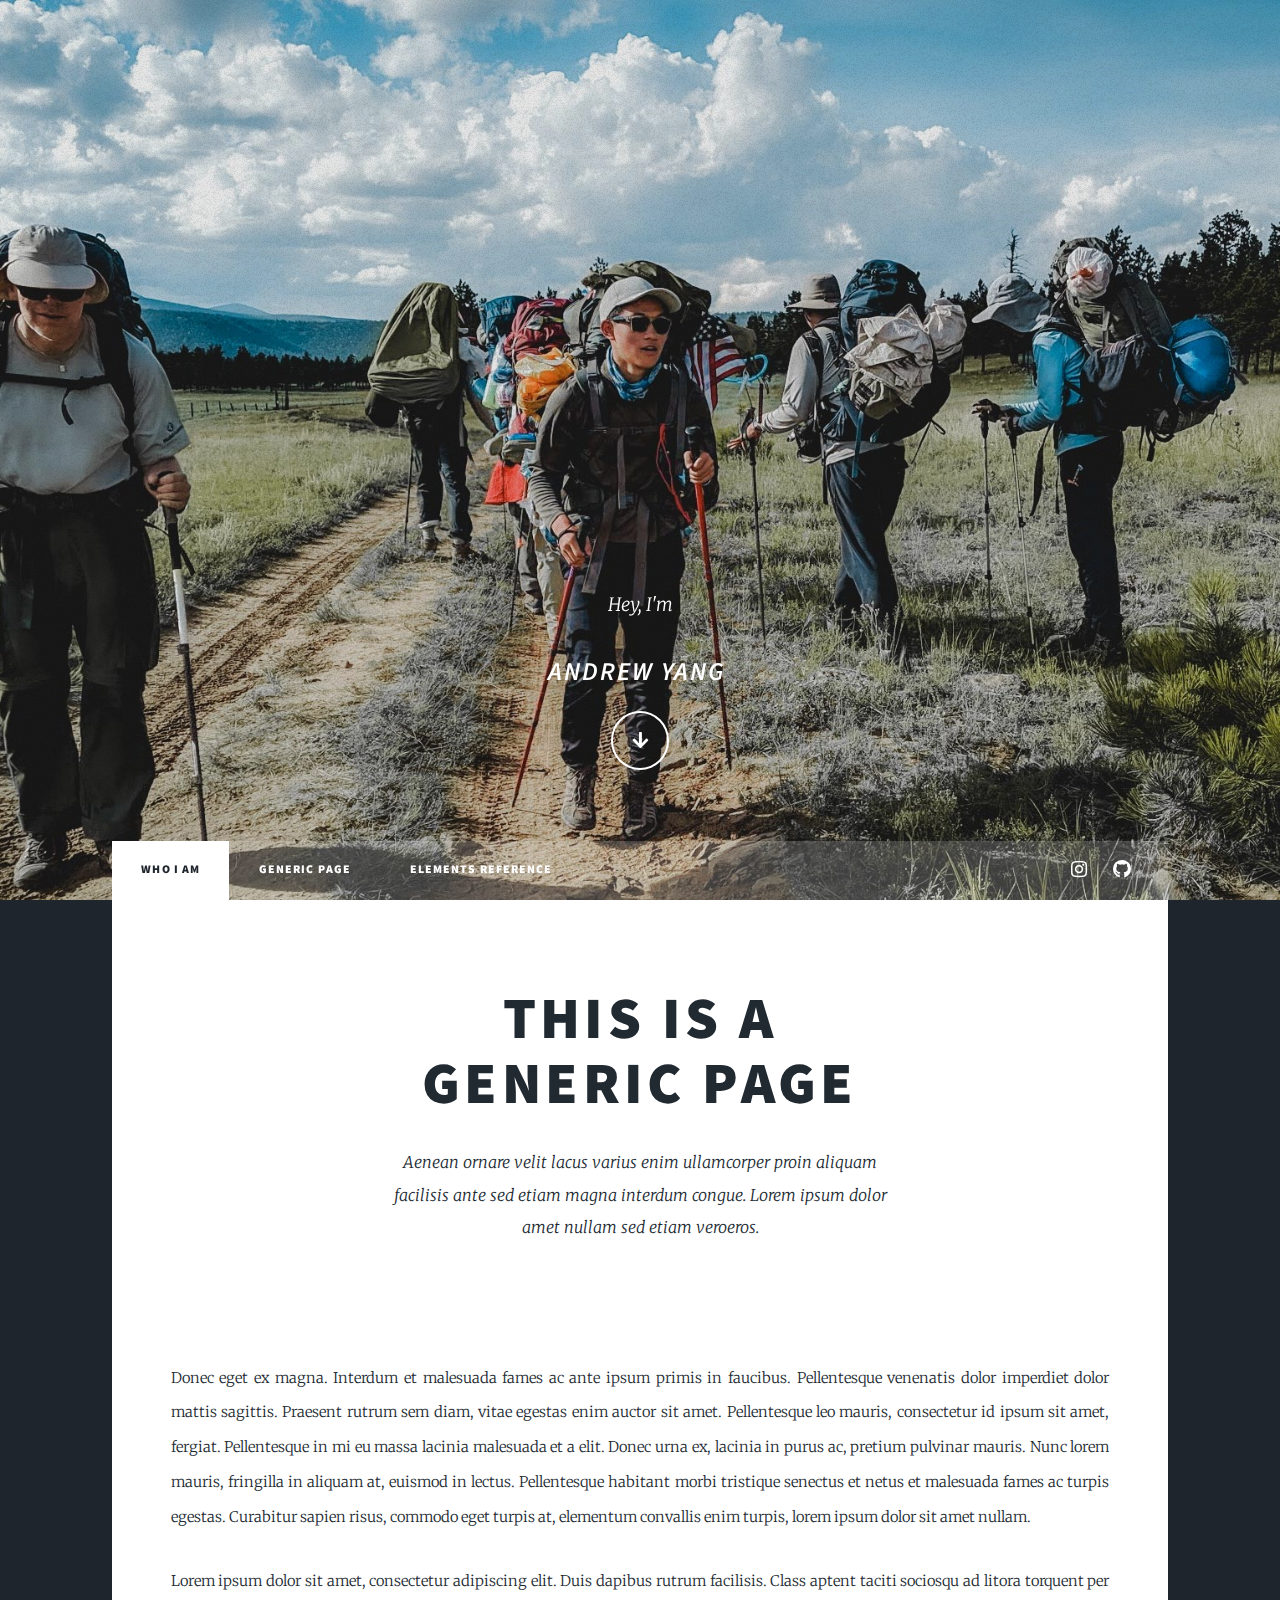
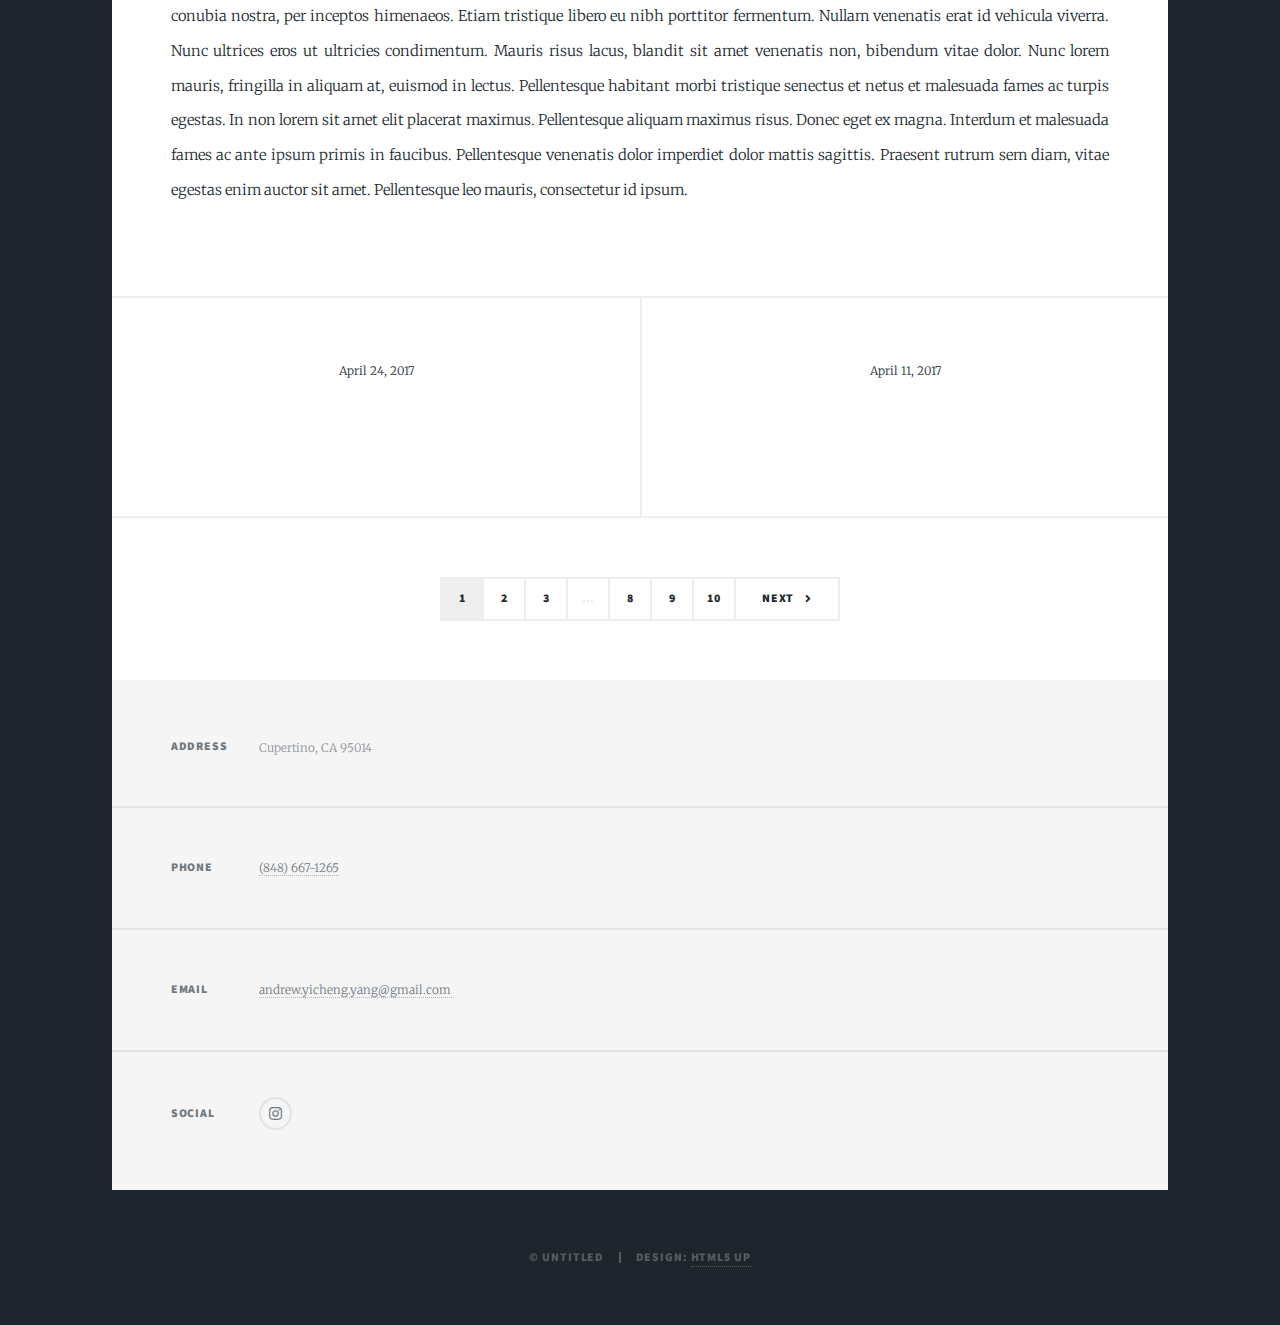
==== index.html @ 57b4bb77 "1st commit" ====
<!DOCTYPE HTML>
<!--
	Massively by HTML5 UP
	html5up.net | @ajlkn
	Free for personal and commercial use under the CCA 3.0 license (html5up.net/license)
-->
<html>
	<head>
		<title>Massively by HTML5 UP</title>
		<meta charset="utf-8" />
		<meta name="viewport" content="width=device-width, initial-scale=1, user-scalable=no" />
		<link rel="stylesheet" href="assets/css/main.css" />
		<noscript><link rel="stylesheet" href="assets/css/noscript.css" /></noscript>
	</head>
	<body class="is-preload">

		<!-- Wrapper -->
			<div id="wrapper" class="fade-in">

				<!-- Intro -->
					<div id="intro">
						<p>Hey, I'm</p>
						<h2><b><i>Andrew Yang</i></b>&nbsp;</h2>
						<ul class="actions">
						  <li><a href="#header" class="button icon solid solo fa-arrow-down scrolly">Continue</a></li>
						</ul>
					</div>

				<!-- Header -->
					<header id="header">
						<a href="index.html" class="logo">Welcome</a>
					</header>

				<!-- Nav -->
					<nav id="nav">
						<ul class="links">
							<li class="active"><a href="index.html">Who I am</a></li>
							<li><a href="generic.html">Generic Page</a></li>
							<li><a href="elements.html">Elements Reference</a></li>
						</ul>
						<ul class="icons">
							<!--<li><a href="#" class="icon brands fa-twitter"><span class="label">Twitter</span></a></li>
							<li><a href="#" class="icon brands fa-facebook-f"><span class="label">Facebook</span></a></li>-->
							<li><a href="https://www.instagram.com/democracide/" class="icon brands fa-instagram"><span class="label">Instagram</span></a></li>
							<li><a href="#" class="icon brands fa-github"><span class="label">GitHub</span></a></li>
						</ul>
					</nav>

				<!-- Main -->
					<div id="main">

						<!-- Featured Post -->
							
							<section class="post">
							  <header class="major">
							    <h1>This is a<br />
							      Generic Page</h1>
							    <p>Aenean ornare velit lacus varius enim ullamcorper proin aliquam<br />
							      facilisis ante sed etiam magna interdum congue. Lorem ipsum dolor<br />
							      amet nullam sed etiam veroeros.</p>
						      </header>
							  <div class="image main"><img src="images/pic01.jpg" alt="" /></div>
							  <p>Donec eget ex magna. Interdum et malesuada fames ac ante ipsum primis in faucibus. Pellentesque venenatis dolor imperdiet dolor mattis sagittis. Praesent rutrum sem diam, vitae egestas enim auctor sit amet. Pellentesque leo mauris, consectetur id ipsum sit amet, fergiat. Pellentesque in mi eu massa lacinia malesuada et a elit. Donec urna ex, lacinia in purus ac, pretium pulvinar mauris. Nunc lorem mauris, fringilla in aliquam at, euismod in lectus. Pellentesque habitant morbi tristique senectus et netus et malesuada fames ac turpis egestas. Curabitur sapien risus, commodo eget turpis at, elementum convallis enim turpis, lorem ipsum dolor sit amet nullam.</p>
							  <p>Lorem ipsum dolor sit amet, consectetur adipiscing elit. Duis dapibus rutrum facilisis. Class aptent taciti sociosqu ad litora torquent per conubia nostra, per inceptos himenaeos. Etiam tristique libero eu nibh porttitor fermentum. Nullam venenatis erat id vehicula viverra. Nunc ultrices eros ut ultricies condimentum. Mauris risus lacus, blandit sit amet venenatis non, bibendum vitae dolor. Nunc lorem mauris, fringilla in aliquam at, euismod in lectus. Pellentesque habitant morbi tristique senectus et netus et malesuada fames ac turpis egestas. In non lorem sit amet elit placerat maximus. Pellentesque aliquam maximus risus. Donec eget ex magna. Interdum et malesuada fames ac ante ipsum primis in faucibus. Pellentesque venenatis dolor imperdiet dolor mattis sagittis. Praesent rutrum sem diam, vitae egestas enim auctor sit amet. Pellentesque leo mauris, consectetur id ipsum.</p>
					  </section>

						<!-- Posts -->
							<section class="posts">
								<article>
									<header>
										<span class="date">April 24, 2017</span>									</header>
									<a href="#" class="image fit"><img src="images/pic02.jpg" alt="" /></a>
									
									<ul class="actions special">
										<li></li>
									</ul>
								</article>
<article>
		  <header>
										<span class="date">April 11, 2017</span>									</header>
									<a href="#" class="image fit"><img src="images/pic06.jpg" alt="" /></a>
									
									<ul class="actions special">
										<li></li>
									</ul>
								</article>
</section>

						<!-- Footer -->
							<footer>
								<div class="pagination">
									<!--<a href="#" class="previous">Prev</a>-->
									<a href="#" class="page active">1</a>
									<a href="#" class="page">2</a>
									<a href="#" class="page">3</a>
									<span class="extra">&hellip;</span>
									<a href="#" class="page">8</a>
									<a href="#" class="page">9</a>
									<a href="#" class="page">10</a>
									<a href="#" class="next">Next</a>
								</div>
							</footer>

					</div>

				<!-- Footer -->
					<footer id="footer">
						<!--<section>
							<form method="post" action="#">
								<div class="fields">
									<div class="field">
										<label for="name">Name</label>
										<input type="text" name="name" id="name" />
									</div>
									<div class="field">
										<label for="email">Email</label>
										<input type="text" name="email" id="email" />
									</div>
									<div class="field">
										<label for="message">Message</label>
										<textarea name="message" id="message" rows="3"></textarea>
									</div>
								</div>
								<ul class="actions">
									<li><input type="submit" value="Send Message" /></li>
								</ul>
							</form>
						</section>-->
						<section class="split contact">
							<section class="alt">
								<h3>Address</h3>
								<p>Cupertino, CA 95014</p>
							</section>
							<section>
								<h3>Phone</h3>
								<p><a href="#">(848) 667-1265</a></p>
							</section>
							<section>
								<h3>Email</h3>
								<p><a href="#">andrew.yicheng.yang@gmail.com&nbsp;</a></p>
							</section>
							<section>
								<h3>Social</h3>
								<ul class="icons alt">
									<li><a href="https://www.instagram.com/democracide/" class="icon brands alt fa-instagram"><span class="label">Instagram</span></a></li>
									<!--<li><a href="#" class="icon brands alt fa-facebook-f"><span class="label">Facebook</span></a></li>
									<li><a href="#" class="icon brands alt fa-github"><span class="label">GitHub</span></a></li> -->
								</ul>
							</section>
						</section>
					</footer>

				<!-- Copyright -->
					<div id="copyright">
						<ul><li>&copy; Untitled</li><li>Design: <a href="https://html5up.net">HTML5 UP</a></li></ul>
					</div>

			</div>

		<!-- Scripts -->
			<script src="assets/js/jquery.min.js"></script>
			<script src="assets/js/jquery.scrollex.min.js"></script>
			<script src="assets/js/jquery.scrolly.min.js"></script>
			<script src="assets/js/browser.min.js"></script>
			<script src="assets/js/breakpoints.min.js"></script>
			<script src="assets/js/util.js"></script>
			<script src="assets/js/main.js"></script>

	</body>
</html>
---- assets/css/main.css ----
@import url(fontawesome-all.min.css);
@import url("https://fonts.googleapis.com/css?family=Merriweather:300,700,300italic,700italic|Source+Sans+Pro:900");

/*
	Massively by HTML5 UP
	html5up.net | @ajlkn
	Free for personal and commercial use under the CCA 3.0 license (html5up.net/license)
*/

html, body, div, span, applet, object,
iframe, h1, h2, h3, h4, h5, h6, p, blockquote,
pre, a, abbr, acronym, address, big, cite,
code, del, dfn, em, img, ins, kbd, q, s, samp,
small, strike, strong, sub, sup, tt, var, b,
u, i, center, dl, dt, dd, ol, ul, li, fieldset,
form, label, legend, table, caption, tbody,
tfoot, thead, tr, th, td, article, aside,
canvas, details, embed, figure, figcaption,
footer, header, hgroup, menu, nav, output, ruby,
section, summary, time, mark, audio, video {
	margin: 0;
	padding: 0;
	border: 0;
	font-size: 100%;
	font: inherit;
	vertical-align: baseline;}

article, aside, details, figcaption, figure,
footer, header, hgroup, menu, nav, section {
	display: block;}

body {
	line-height: 1;
}

ol, ul {
	list-style: none;
}

blockquote, q {
	quotes: none;
}

	blockquote:before, blockquote:after, q:before, q:after {
		content: '';
		content: none;
	}

table {
	border-collapse: collapse;
	border-spacing: 0;
}

body {
	-webkit-text-size-adjust: none;
}

mark {
	background-color: transparent;
	color: inherit;
}

input::-moz-focus-inner {
	border: 0;
	padding: 0;
}

input, select, textarea {
	-moz-appearance: none;
	-webkit-appearance: none;
	-ms-appearance: none;
	appearance: none;
}

/* Basic */

	@-ms-viewport {
		width: device-width;
	}

	body {
		-ms-overflow-style: scrollbar;
	}

	@media screen and (max-width: 480px) {

		html, body {
			min-width: 320px;
		}

	}

	html {
		box-sizing: border-box;
	}

	*, *:before, *:after {
		box-sizing: inherit;
	}

	body {
		background-color: #1e252d;
	}

		body.is-preload *, body.is-preload *:before, body.is-preload *:after {
			-moz-animation: none !important;
			-webkit-animation: none !important;
			-ms-animation: none !important;
			animation: none !important;
			-moz-transition: none !important;
			-webkit-transition: none !important;
			-ms-transition: none !important;
			transition: none !important;
		}

/* Type */

	html {
		font-size: 16pt;
	}

		@media screen and (max-width: 1680px) {

			html {
				font-size: 12pt;
			}

		}

		@media screen and (max-width: 1280px) {

			html {
				font-size: 11pt;
			}

		}

		@media screen and (max-width: 360px) {

			html {
				font-size: 10pt;
			}

		}

	body {
		color: #212931;
	}

	body, input, select, textarea {
		font-family: "Merriweather", Georgia, serif;
		font-weight: 300;
		font-size: 1rem;
		line-height: 2.375;
	}

	a {
		-moz-transition: color 0.2s ease-in-out, background-color 0.2s ease-in-out, border-color 0.2s ease-in-out, box-shadow 0.2s ease-in-out;
		-webkit-transition: color 0.2s ease-in-out, background-color 0.2s ease-in-out, border-color 0.2s ease-in-out, box-shadow 0.2s ease-in-out;
		-ms-transition: color 0.2s ease-in-out, background-color 0.2s ease-in-out, border-color 0.2s ease-in-out, box-shadow 0.2s ease-in-out;
		transition: color 0.2s ease-in-out, background-color 0.2s ease-in-out, border-color 0.2s ease-in-out, box-shadow 0.2s ease-in-out;
		border-bottom: dotted 1px;
		text-decoration: none;
	}

		a:hover {
			border-bottom-color: transparent;
		}

	strong, b {
		font-weight: 600;
	}

	em, i {
		font-style: italic;
	}

	p {
		text-align: justify;
		margin: 0 0 2rem 0;
	}

	h1, h2, h3, h4, h5, h6 {
		font-family: "Source Sans Pro", Helvetica, sans-serif;
		font-weight: 900;
		line-height: 1.5;
		letter-spacing: 0.075em;
		text-transform: uppercase;
		margin: 0 0 1rem 0;
	}

		h1 a, h2 a, h3 a, h4 a, h5 a, h6 a {
			border-bottom: 0;
			color: inherit;
			text-decoration: none;
		}

	h1 {
		font-size: 4rem;
		line-height: 1.1;
		margin: 0 0 2rem 0;
	}

	h2 {
		font-size: 1.75rem;
		line-height: 1.3;
		margin: 0 0 1.5rem 0;
	}

	h3 {
		font-size: 1.25rem;
		margin: 0 0 1.5rem 0;
	}

	h4 {
		font-size: 1rem;
	}

	h5 {
		font-size: 0.9rem;
	}

	h6 {
		font-size: 0.8rem;
	}

	sub {
		font-size: 0.8rem;
		position: relative;
		top: 0.5rem;
	}

	sup {
		font-size: 0.8rem;
		position: relative;
		top: -0.5rem;
	}

	blockquote {
		border-left: solid 4px;
		font-style: italic;
		margin: 0 0 2rem 0;
		padding: 0.5rem 0 0.5rem 2rem;
	}

	code {
		border: solid 2px;
		font-family: "Courier New", monospace;
		font-size: 0.9rem;
		margin: 0 0.25rem;
		padding: 0.25rem 0.65rem;
	}

	pre {
		-webkit-overflow-scrolling: touch;
		font-family: "Courier New", monospace;
		font-size: 0.9rem;
		margin: 0 0 2rem 0;
	}

		pre code {
			display: block;
			line-height: 1.75;
			padding: 1rem 1.5rem;
			overflow-x: auto;
		}

	hr {
		border: 0;
		border-bottom: solid 2px;
		margin: 3rem 0;
	}

		hr.major {
			margin: 5rem 0;
		}

	.align-left {
		text-align: left;
	}

	.align-center {
		text-align: center;
	}

	.align-right {
		text-align: right;
	}

	input, select, textarea {
		color: #212931;
	}

	a {
		color: #212931;
		border-bottom-color: rgba(33, 41, 49, 0.5);
	}

		a:hover {
			border-bottom-color: transparent;
			color: #18bfef !important;
		}

	strong, b {
		color: #212931;
	}

	h1, h2, h3, h4, h5, h6 {
		color: #212931;
	}

	blockquote {
		border-left-color: #eeeeee;
	}

	code {
		background: rgba(220, 220, 220, 0.25);
		border-color: #eeeeee;
	}

	hr {
		border-bottom-color: #eeeeee;
	}

/* Row */

	.row {
		display: flex;
		flex-wrap: wrap;
		box-sizing: border-box;
		align-items: stretch;
	}

		.row > * {
			box-sizing: border-box;
		}

		.row.gtr-uniform > * > :last-child {
			margin-bottom: 0;
		}

		.row.aln-left {
			justify-content: flex-start;
		}

		.row.aln-center {
			justify-content: center;
		}

		.row.aln-right {
			justify-content: flex-end;
		}

		.row.aln-top {
			align-items: flex-start;
		}

		.row.aln-middle {
			align-items: center;
		}

		.row.aln-bottom {
			align-items: flex-end;
		}

		.row > .imp {
			order: -1;
		}

		.row > .col-1 {
			width: 8.33333%;
		}

		.row > .off-1 {
			margin-left: 8.33333%;
		}

		.row > .col-2 {
			width: 16.66667%;
		}

		.row > .off-2 {
			margin-left: 16.66667%;
		}

		.row > .col-3 {
			width: 25%;
		}

		.row > .off-3 {
			margin-left: 25%;
		}

		.row > .col-4 {
			width: 33.33333%;
		}

		.row > .off-4 {
			margin-left: 33.33333%;
		}

		.row > .col-5 {
			width: 41.66667%;
		}

		.row > .off-5 {
			margin-left: 41.66667%;
		}

		.row > .col-6 {
			width: 50%;
		}

		.row > .off-6 {
			margin-left: 50%;
		}

		.row > .col-7 {
			width: 58.33333%;
		}

		.row > .off-7 {
			margin-left: 58.33333%;
		}

		.row > .col-8 {
			width: 66.66667%;
		}

		.row > .off-8 {
			margin-left: 66.66667%;
		}

		.row > .col-9 {
			width: 75%;
		}

		.row > .off-9 {
			margin-left: 75%;
		}

		.row > .col-10 {
			width: 83.33333%;
		}

		.row > .off-10 {
			margin-left: 83.33333%;
		}

		.row > .col-11 {
			width: 91.66667%;
		}

		.row > .off-11 {
			margin-left: 91.66667%;
		}

		.row > .col-12 {
			width: 100%;
		}

		.row > .off-12 {
			margin-left: 100%;
		}

		.row.gtr-0 {
			margin-top: 0;
			margin-left: 0rem;
		}

			.row.gtr-0 > * {
				padding: 0 0 0 0rem;
			}

			.row.gtr-0.gtr-uniform {
				margin-top: 0rem;
			}

				.row.gtr-0.gtr-uniform > * {
					padding-top: 0rem;
				}

		.row.gtr-25 {
			margin-top: 0;
			margin-left: -0.375rem;
		}

			.row.gtr-25 > * {
				padding: 0 0 0 0.375rem;
			}

			.row.gtr-25.gtr-uniform {
				margin-top: -0.375rem;
			}

				.row.gtr-25.gtr-uniform > * {
					padding-top: 0.375rem;
				}

		.row.gtr-50 {
			margin-top: 0;
			margin-left: -0.75rem;
		}

			.row.gtr-50 > * {
				padding: 0 0 0 0.75rem;
			}

			.row.gtr-50.gtr-uniform {
				margin-top: -0.75rem;
			}

				.row.gtr-50.gtr-uniform > * {
					padding-top: 0.75rem;
				}

		.row {
			margin-top: 0;
			margin-left: -1.5rem;
		}

			.row > * {
				padding: 0 0 0 1.5rem;
			}

			.row.gtr-uniform {
				margin-top: -1.5rem;
			}

				.row.gtr-uniform > * {
					padding-top: 1.5rem;
				}

		.row.gtr-150 {
			margin-top: 0;
			margin-left: -2.25rem;
		}

			.row.gtr-150 > * {
				padding: 0 0 0 2.25rem;
			}

			.row.gtr-150.gtr-uniform {
				margin-top: -2.25rem;
			}

				.row.gtr-150.gtr-uniform > * {
					padding-top: 2.25rem;
				}

		.row.gtr-200 {
			margin-top: 0;
			margin-left: -3rem;
		}

			.row.gtr-200 > * {
				padding: 0 0 0 3rem;
			}

			.row.gtr-200.gtr-uniform {
				margin-top: -3rem;
			}

				.row.gtr-200.gtr-uniform > * {
					padding-top: 3rem;
				}

		@media screen and (max-width: 1680px) {

			.row {
				display: flex;
				flex-wrap: wrap;
				box-sizing: border-box;
				align-items: stretch;
			}

				.row > * {
					box-sizing: border-box;
				}

				.row.gtr-uniform > * > :last-child {
					margin-bottom: 0;
				}

				.row.aln-left {
					justify-content: flex-start;
				}

				.row.aln-center {
					justify-content: center;
				}

				.row.aln-right {
					justify-content: flex-end;
				}

				.row.aln-top {
					align-items: flex-start;
				}

				.row.aln-middle {
					align-items: center;
				}

				.row.aln-bottom {
					align-items: flex-end;
				}

				.row > .imp-xlarge {
					order: -1;
				}

				.row > .col-1-xlarge {
					width: 8.33333%;
				}

				.row > .off-1-xlarge {
					margin-left: 8.33333%;
				}

				.row > .col-2-xlarge {
					width: 16.66667%;
				}

				.row > .off-2-xlarge {
					margin-left: 16.66667%;
				}

				.row > .col-3-xlarge {
					width: 25%;
				}

				.row > .off-3-xlarge {
					margin-left: 25%;
				}

				.row > .col-4-xlarge {
					width: 33.33333%;
				}

				.row > .off-4-xlarge {
					margin-left: 33.33333%;
				}

				.row > .col-5-xlarge {
					width: 41.66667%;
				}

				.row > .off-5-xlarge {
					margin-left: 41.66667%;
				}

				.row > .col-6-xlarge {
					width: 50%;
				}

				.row > .off-6-xlarge {
					margin-left: 50%;
				}

				.row > .col-7-xlarge {
					width: 58.33333%;
				}

				.row > .off-7-xlarge {
					margin-left: 58.33333%;
				}

				.row > .col-8-xlarge {
					width: 66.66667%;
				}

				.row > .off-8-xlarge {
					margin-left: 66.66667%;
				}

				.row > .col-9-xlarge {
					width: 75%;
				}

				.row > .off-9-xlarge {
					margin-left: 75%;
				}

				.row > .col-10-xlarge {
					width: 83.33333%;
				}

				.row > .off-10-xlarge {
					margin-left: 83.33333%;
				}

				.row > .col-11-xlarge {
					width: 91.66667%;
				}

				.row > .off-11-xlarge {
					margin-left: 91.66667%;
				}

				.row > .col-12-xlarge {
					width: 100%;
				}

				.row > .off-12-xlarge {
					margin-left: 100%;
				}

				.row.gtr-0 {
					margin-top: 0;
					margin-left: 0rem;
				}

					.row.gtr-0 > * {
						padding: 0 0 0 0rem;
					}

					.row.gtr-0.gtr-uniform {
						margin-top: 0rem;
					}

						.row.gtr-0.gtr-uniform > * {
							padding-top: 0rem;
						}

				.row.gtr-25 {
					margin-top: 0;
					margin-left: -0.375rem;
				}

					.row.gtr-25 > * {
						padding: 0 0 0 0.375rem;
					}

					.row.gtr-25.gtr-uniform {
						margin-top: -0.375rem;
					}

						.row.gtr-25.gtr-uniform > * {
							padding-top: 0.375rem;
						}

				.row.gtr-50 {
					margin-top: 0;
					margin-left: -0.75rem;
				}

					.row.gtr-50 > * {
						padding: 0 0 0 0.75rem;
					}

					.row.gtr-50.gtr-uniform {
						margin-top: -0.75rem;
					}

						.row.gtr-50.gtr-uniform > * {
							padding-top: 0.75rem;
						}

				.row {
					margin-top: 0;
					margin-left: -1.5rem;
				}

					.row > * {
						padding: 0 0 0 1.5rem;
					}

					.row.gtr-uniform {
						margin-top: -1.5rem;
					}

						.row.gtr-uniform > * {
							padding-top: 1.5rem;
						}

				.row.gtr-150 {
					margin-top: 0;
					margin-left: -2.25rem;
				}

					.row.gtr-150 > * {
						padding: 0 0 0 2.25rem;
					}

					.row.gtr-150.gtr-uniform {
						margin-top: -2.25rem;
					}

						.row.gtr-150.gtr-uniform > * {
							padding-top: 2.25rem;
						}

				.row.gtr-200 {
					margin-top: 0;
					margin-left: -3rem;
				}

					.row.gtr-200 > * {
						padding: 0 0 0 3rem;
					}

					.row.gtr-200.gtr-uniform {
						margin-top: -3rem;
					}

						.row.gtr-200.gtr-uniform > * {
							padding-top: 3rem;
						}

		}

		@media screen and (max-width: 1280px) {

			.row {
				display: flex;
				flex-wrap: wrap;
				box-sizing: border-box;
				align-items: stretch;
			}

				.row > * {
					box-sizing: border-box;
				}

				.row.gtr-uniform > * > :last-child {
					margin-bottom: 0;
				}

				.row.aln-left {
					justify-content: flex-start;
				}

				.row.aln-center {
					justify-content: center;
				}

				.row.aln-right {
					justify-content: flex-end;
				}

				.row.aln-top {
					align-items: flex-start;
				}

				.row.aln-middle {
					align-items: center;
				}

				.row.aln-bottom {
					align-items: flex-end;
				}

				.row > .imp-large {
					order: -1;
				}

				.row > .col-1-large {
					width: 8.33333%;
				}

				.row > .off-1-large {
					margin-left: 8.33333%;
				}

				.row > .col-2-large {
					width: 16.66667%;
				}

				.row > .off-2-large {
					margin-left: 16.66667%;
				}

				.row > .col-3-large {
					width: 25%;
				}

				.row > .off-3-large {
					margin-left: 25%;
				}

				.row > .col-4-large {
					width: 33.33333%;
				}

				.row > .off-4-large {
					margin-left: 33.33333%;
				}

				.row > .col-5-large {
					width: 41.66667%;
				}

				.row > .off-5-large {
					margin-left: 41.66667%;
				}

				.row > .col-6-large {
					width: 50%;
				}

				.row > .off-6-large {
					margin-left: 50%;
				}

				.row > .col-7-large {
					width: 58.33333%;
				}

				.row > .off-7-large {
					margin-left: 58.33333%;
				}

				.row > .col-8-large {
					width: 66.66667%;
				}

				.row > .off-8-large {
					margin-left: 66.66667%;
				}

				.row > .col-9-large {
					width: 75%;
				}

				.row > .off-9-large {
					margin-left: 75%;
				}

				.row > .col-10-large {
					width: 83.33333%;
				}

				.row > .off-10-large {
					margin-left: 83.33333%;
				}

				.row > .col-11-large {
					width: 91.66667%;
				}

				.row > .off-11-large {
					margin-left: 91.66667%;
				}

				.row > .col-12-large {
					width: 100%;
				}

				.row > .off-12-large {
					margin-left: 100%;
				}

				.row.gtr-0 {
					margin-top: 0;
					margin-left: 0rem;
				}

					.row.gtr-0 > * {
						padding: 0 0 0 0rem;
					}

					.row.gtr-0.gtr-uniform {
						margin-top: 0rem;
					}

						.row.gtr-0.gtr-uniform > * {
							padding-top: 0rem;
						}

				.row.gtr-25 {
					margin-top: 0;
					margin-left: -0.375rem;
				}

					.row.gtr-25 > * {
						padding: 0 0 0 0.375rem;
					}

					.row.gtr-25.gtr-uniform {
						margin-top: -0.375rem;
					}

						.row.gtr-25.gtr-uniform > * {
							padding-top: 0.375rem;
						}

				.row.gtr-50 {
					margin-top: 0;
					margin-left: -0.75rem;
				}

					.row.gtr-50 > * {
						padding: 0 0 0 0.75rem;
					}

					.row.gtr-50.gtr-uniform {
						margin-top: -0.75rem;
					}

						.row.gtr-50.gtr-uniform > * {
							padding-top: 0.75rem;
						}

				.row {
					margin-top: 0;
					margin-left: -1.5rem;
				}

					.row > * {
						padding: 0 0 0 1.5rem;
					}

					.row.gtr-uniform {
						margin-top: -1.5rem;
					}

						.row.gtr-uniform > * {
							padding-top: 1.5rem;
						}

				.row.gtr-150 {
					margin-top: 0;
					margin-left: -2.25rem;
				}

					.row.gtr-150 > * {
						padding: 0 0 0 2.25rem;
					}

					.row.gtr-150.gtr-uniform {
						margin-top: -2.25rem;
					}

						.row.gtr-150.gtr-uniform > * {
							padding-top: 2.25rem;
						}

				.row.gtr-200 {
					margin-top: 0;
					margin-left: -3rem;
				}

					.row.gtr-200 > * {
						padding: 0 0 0 3rem;
					}

					.row.gtr-200.gtr-uniform {
						margin-top: -3rem;
					}

						.row.gtr-200.gtr-uniform > * {
							padding-top: 3rem;
						}

		}

		@media screen and (max-width: 980px) {

			.row {
				display: flex;
				flex-wrap: wrap;
				box-sizing: border-box;
				align-items: stretch;
			}

				.row > * {
					box-sizing: border-box;
				}

				.row.gtr-uniform > * > :last-child {
					margin-bottom: 0;
				}

				.row.aln-left {
					justify-content: flex-start;
				}

				.row.aln-center {
					justify-content: center;
				}

				.row.aln-right {
					justify-content: flex-end;
				}

				.row.aln-top {
					align-items: flex-start;
				}

				.row.aln-middle {
					align-items: center;
				}

				.row.aln-bottom {
					align-items: flex-end;
				}

				.row > .imp-medium {
					order: -1;
				}

				.row > .col-1-medium {
					width: 8.33333%;
				}

				.row > .off-1-medium {
					margin-left: 8.33333%;
				}

				.row > .col-2-medium {
					width: 16.66667%;
				}

				.row > .off-2-medium {
					margin-left: 16.66667%;
				}

				.row > .col-3-medium {
					width: 25%;
				}

				.row > .off-3-medium {
					margin-left: 25%;
				}

				.row > .col-4-medium {
					width: 33.33333%;
				}

				.row > .off-4-medium {
					margin-left: 33.33333%;
				}

				.row > .col-5-medium {
					width: 41.66667%;
				}

				.row > .off-5-medium {
					margin-left: 41.66667%;
				}

				.row > .col-6-medium {
					width: 50%;
				}

				.row > .off-6-medium {
					margin-left: 50%;
				}

				.row > .col-7-medium {
					width: 58.33333%;
				}

				.row > .off-7-medium {
					margin-left: 58.33333%;
				}

				.row > .col-8-medium {
					width: 66.66667%;
				}

				.row > .off-8-medium {
					margin-left: 66.66667%;
				}

				.row > .col-9-medium {
					width: 75%;
				}

				.row > .off-9-medium {
					margin-left: 75%;
				}

				.row > .col-10-medium {
					width: 83.33333%;
				}

				.row > .off-10-medium {
					margin-left: 83.33333%;
				}

				.row > .col-11-medium {
					width: 91.66667%;
				}

				.row > .off-11-medium {
					margin-left: 91.66667%;
				}

				.row > .col-12-medium {
					width: 100%;
				}

				.row > .off-12-medium {
					margin-left: 100%;
				}

				.row.gtr-0 {
					margin-top: 0;
					margin-left: 0rem;
				}

					.row.gtr-0 > * {
						padding: 0 0 0 0rem;
					}

					.row.gtr-0.gtr-uniform {
						margin-top: 0rem;
					}

						.row.gtr-0.gtr-uniform > * {
							padding-top: 0rem;
						}

				.row.gtr-25 {
					margin-top: 0;
					margin-left: -0.375rem;
				}

					.row.gtr-25 > * {
						padding: 0 0 0 0.375rem;
					}

					.row.gtr-25.gtr-uniform {
						margin-top: -0.375rem;
					}

						.row.gtr-25.gtr-uniform > * {
							padding-top: 0.375rem;
						}

				.row.gtr-50 {
					margin-top: 0;
					margin-left: -0.75rem;
				}

					.row.gtr-50 > * {
						padding: 0 0 0 0.75rem;
					}

					.row.gtr-50.gtr-uniform {
						margin-top: -0.75rem;
					}

						.row.gtr-50.gtr-uniform > * {
							padding-top: 0.75rem;
						}

				.row {
					margin-top: 0;
					margin-left: -1.5rem;
				}

					.row > * {
						padding: 0 0 0 1.5rem;
					}

					.row.gtr-uniform {
						margin-top: -1.5rem;
					}

						.row.gtr-uniform > * {
							padding-top: 1.5rem;
						}

				.row.gtr-150 {
					margin-top: 0;
					margin-left: -2.25rem;
				}

					.row.gtr-150 > * {
						padding: 0 0 0 2.25rem;
					}

					.row.gtr-150.gtr-uniform {
						margin-top: -2.25rem;
					}

						.row.gtr-150.gtr-uniform > * {
							padding-top: 2.25rem;
						}

				.row.gtr-200 {
					margin-top: 0;
					margin-left: -3rem;
				}

					.row.gtr-200 > * {
						padding: 0 0 0 3rem;
					}

					.row.gtr-200.gtr-uniform {
						margin-top: -3rem;
					}

						.row.gtr-200.gtr-uniform > * {
							padding-top: 3rem;
						}

		}

		@media screen and (max-width: 736px) {

			.row {
				display: flex;
				flex-wrap: wrap;
				box-sizing: border-box;
				align-items: stretch;
			}

				.row > * {
					box-sizing: border-box;
				}

				.row.gtr-uniform > * > :last-child {
					margin-bottom: 0;
				}

				.row.aln-left {
					justify-content: flex-start;
				}

				.row.aln-center {
					justify-content: center;
				}

				.row.aln-right {
					justify-content: flex-end;
				}

				.row.aln-top {
					align-items: flex-start;
				}

				.row.aln-middle {
					align-items: center;
				}

				.row.aln-bottom {
					align-items: flex-end;
				}

				.row > .imp-small {
					order: -1;
				}

				.row > .col-1-small {
					width: 8.33333%;
				}

				.row > .off-1-small {
					margin-left: 8.33333%;
				}

				.row > .col-2-small {
					width: 16.66667%;
				}

				.row > .off-2-small {
					margin-left: 16.66667%;
				}

				.row > .col-3-small {
					width: 25%;
				}

				.row > .off-3-small {
					margin-left: 25%;
				}

				.row > .col-4-small {
					width: 33.33333%;
				}

				.row > .off-4-small {
					margin-left: 33.33333%;
				}

				.row > .col-5-small {
					width: 41.66667%;
				}

				.row > .off-5-small {
					margin-left: 41.66667%;
				}

				.row > .col-6-small {
					width: 50%;
				}

				.row > .off-6-small {
					margin-left: 50%;
				}

				.row > .col-7-small {
					width: 58.33333%;
				}

				.row > .off-7-small {
					margin-left: 58.33333%;
				}

				.row > .col-8-small {
					width: 66.66667%;
				}

				.row > .off-8-small {
					margin-left: 66.66667%;
				}

				.row > .col-9-small {
					width: 75%;
				}

				.row > .off-9-small {
					margin-left: 75%;
				}

				.row > .col-10-small {
					width: 83.33333%;
				}

				.row > .off-10-small {
					margin-left: 83.33333%;
				}

				.row > .col-11-small {
					width: 91.66667%;
				}

				.row > .off-11-small {
					margin-left: 91.66667%;
				}

				.row > .col-12-small {
					width: 100%;
				}

				.row > .off-12-small {
					margin-left: 100%;
				}

				.row.gtr-0 {
					margin-top: 0;
					margin-left: 0rem;
				}

					.row.gtr-0 > * {
						padding: 0 0 0 0rem;
					}

					.row.gtr-0.gtr-uniform {
						margin-top: 0rem;
					}

						.row.gtr-0.gtr-uniform > * {
							padding-top: 0rem;
						}

				.row.gtr-25 {
					margin-top: 0;
					margin-left: -0.375rem;
				}

					.row.gtr-25 > * {
						padding: 0 0 0 0.375rem;
					}

					.row.gtr-25.gtr-uniform {
						margin-top: -0.375rem;
					}

						.row.gtr-25.gtr-uniform > * {
							padding-top: 0.375rem;
						}

				.row.gtr-50 {
					margin-top: 0;
					margin-left: -0.75rem;
				}

					.row.gtr-50 > * {
						padding: 0 0 0 0.75rem;
					}

					.row.gtr-50.gtr-uniform {
						margin-top: -0.75rem;
					}

						.row.gtr-50.gtr-uniform > * {
							padding-top: 0.75rem;
						}

				.row {
					margin-top: 0;
					margin-left: -1.5rem;
				}

					.row > * {
						padding: 0 0 0 1.5rem;
					}

					.row.gtr-uniform {
						margin-top: -1.5rem;
					}

						.row.gtr-uniform > * {
							padding-top: 1.5rem;
						}

				.row.gtr-150 {
					margin-top: 0;
					margin-left: -2.25rem;
				}

					.row.gtr-150 > * {
						padding: 0 0 0 2.25rem;
					}

					.row.gtr-150.gtr-uniform {
						margin-top: -2.25rem;
					}

						.row.gtr-150.gtr-uniform > * {
							padding-top: 2.25rem;
						}

				.row.gtr-200 {
					margin-top: 0;
					margin-left: -3rem;
				}

					.row.gtr-200 > * {
						padding: 0 0 0 3rem;
					}

					.row.gtr-200.gtr-uniform {
						margin-top: -3rem;
					}

						.row.gtr-200.gtr-uniform > * {
							padding-top: 3rem;
						}

		}

		@media screen and (max-width: 480px) {

			.row {
				display: flex;
				flex-wrap: wrap;
				box-sizing: border-box;
				align-items: stretch;
			}

				.row > * {
					box-sizing: border-box;
				}

				.row.gtr-uniform > * > :last-child {
					margin-bottom: 0;
				}

				.row.aln-left {
					justify-content: flex-start;
				}

				.row.aln-center {
					justify-content: center;
				}

				.row.aln-right {
					justify-content: flex-end;
				}

				.row.aln-top {
					align-items: flex-start;
				}

				.row.aln-middle {
					align-items: center;
				}

				.row.aln-bottom {
					align-items: flex-end;
				}

				.row > .imp-xsmall {
					order: -1;
				}

				.row > .col-1-xsmall {
					width: 8.33333%;
				}

				.row > .off-1-xsmall {
					margin-left: 8.33333%;
				}

				.row > .col-2-xsmall {
					width: 16.66667%;
				}

				.row > .off-2-xsmall {
					margin-left: 16.66667%;
				}

				.row > .col-3-xsmall {
					width: 25%;
				}

				.row > .off-3-xsmall {
					margin-left: 25%;
				}

				.row > .col-4-xsmall {
					width: 33.33333%;
				}

				.row > .off-4-xsmall {
					margin-left: 33.33333%;
				}

				.row > .col-5-xsmall {
					width: 41.66667%;
				}

				.row > .off-5-xsmall {
					margin-left: 41.66667%;
				}

				.row > .col-6-xsmall {
					width: 50%;
				}

				.row > .off-6-xsmall {
					margin-left: 50%;
				}

				.row > .col-7-xsmall {
					width: 58.33333%;
				}

				.row > .off-7-xsmall {
					margin-left: 58.33333%;
				}

				.row > .col-8-xsmall {
					width: 66.66667%;
				}

				.row > .off-8-xsmall {
					margin-left: 66.66667%;
				}

				.row > .col-9-xsmall {
					width: 75%;
				}

				.row > .off-9-xsmall {
					margin-left: 75%;
				}

				.row > .col-10-xsmall {
					width: 83.33333%;
				}

				.row > .off-10-xsmall {
					margin-left: 83.33333%;
				}

				.row > .col-11-xsmall {
					width: 91.66667%;
				}

				.row > .off-11-xsmall {
					margin-left: 91.66667%;
				}

				.row > .col-12-xsmall {
					width: 100%;
				}

				.row > .off-12-xsmall {
					margin-left: 100%;
				}

				.row.gtr-0 {
					margin-top: 0;
					margin-left: 0rem;
				}

					.row.gtr-0 > * {
						padding: 0 0 0 0rem;
					}

					.row.gtr-0.gtr-uniform {
						margin-top: 0rem;
					}

						.row.gtr-0.gtr-uniform > * {
							padding-top: 0rem;
						}

				.row.gtr-25 {
					margin-top: 0;
					margin-left: -0.375rem;
				}

					.row.gtr-25 > * {
						padding: 0 0 0 0.375rem;
					}

					.row.gtr-25.gtr-uniform {
						margin-top: -0.375rem;
					}

						.row.gtr-25.gtr-uniform > * {
							padding-top: 0.375rem;
						}

				.row.gtr-50 {
					margin-top: 0;
					margin-left: -0.75rem;
				}

					.row.gtr-50 > * {
						padding: 0 0 0 0.75rem;
					}

					.row.gtr-50.gtr-uniform {
						margin-top: -0.75rem;
					}

						.row.gtr-50.gtr-uniform > * {
							padding-top: 0.75rem;
						}

				.row {
					margin-top: 0;
					margin-left: -1.5rem;
				}

					.row > * {
						padding: 0 0 0 1.5rem;
					}

					.row.gtr-uniform {
						margin-top: -1.5rem;
					}

						.row.gtr-uniform > * {
							padding-top: 1.5rem;
						}

				.row.gtr-150 {
					margin-top: 0;
					margin-left: -2.25rem;
				}

					.row.gtr-150 > * {
						padding: 0 0 0 2.25rem;
					}

					.row.gtr-150.gtr-uniform {
						margin-top: -2.25rem;
					}

						.row.gtr-150.gtr-uniform > * {
							padding-top: 2.25rem;
						}

				.row.gtr-200 {
					margin-top: 0;
					margin-left: -3rem;
				}

					.row.gtr-200 > * {
						padding: 0 0 0 3rem;
					}

					.row.gtr-200.gtr-uniform {
						margin-top: -3rem;
					}

						.row.gtr-200.gtr-uniform > * {
							padding-top: 3rem;
						}

		}

		@media screen and (max-width: 360px) {

			.row {
				display: flex;
				flex-wrap: wrap;
				box-sizing: border-box;
				align-items: stretch;
			}

				.row > * {
					box-sizing: border-box;
				}

				.row.gtr-uniform > * > :last-child {
					margin-bottom: 0;
				}

				.row.aln-left {
					justify-content: flex-start;
				}

				.row.aln-center {
					justify-content: center;
				}

				.row.aln-right {
					justify-content: flex-end;
				}

				.row.aln-top {
					align-items: flex-start;
				}

				.row.aln-middle {
					align-items: center;
				}

				.row.aln-bottom {
					align-items: flex-end;
				}

				.row > .imp-xxsmall {
					order: -1;
				}

				.row > .col-1-xxsmall {
					width: 8.33333%;
				}

				.row > .off-1-xxsmall {
					margin-left: 8.33333%;
				}

				.row > .col-2-xxsmall {
					width: 16.66667%;
				}

				.row > .off-2-xxsmall {
					margin-left: 16.66667%;
				}

				.row > .col-3-xxsmall {
					width: 25%;
				}

				.row > .off-3-xxsmall {
					margin-left: 25%;
				}

				.row > .col-4-xxsmall {
					width: 33.33333%;
				}

				.row > .off-4-xxsmall {
					margin-left: 33.33333%;
				}

				.row > .col-5-xxsmall {
					width: 41.66667%;
				}

				.row > .off-5-xxsmall {
					margin-left: 41.66667%;
				}

				.row > .col-6-xxsmall {
					width: 50%;
				}

				.row > .off-6-xxsmall {
					margin-left: 50%;
				}

				.row > .col-7-xxsmall {
					width: 58.33333%;
				}

				.row > .off-7-xxsmall {
					margin-left: 58.33333%;
				}

				.row > .col-8-xxsmall {
					width: 66.66667%;
				}

				.row > .off-8-xxsmall {
					margin-left: 66.66667%;
				}

				.row > .col-9-xxsmall {
					width: 75%;
				}

				.row > .off-9-xxsmall {
					margin-left: 75%;
				}

				.row > .col-10-xxsmall {
					width: 83.33333%;
				}

				.row > .off-10-xxsmall {
					margin-left: 83.33333%;
				}

				.row > .col-11-xxsmall {
					width: 91.66667%;
				}

				.row > .off-11-xxsmall {
					margin-left: 91.66667%;
				}

				.row > .col-12-xxsmall {
					width: 100%;
				}

				.row > .off-12-xxsmall {
					margin-left: 100%;
				}

				.row.gtr-0 {
					margin-top: 0;
					margin-left: 0rem;
				}

					.row.gtr-0 > * {
						padding: 0 0 0 0rem;
					}

					.row.gtr-0.gtr-uniform {
						margin-top: 0rem;
					}

						.row.gtr-0.gtr-uniform > * {
							padding-top: 0rem;
						}

				.row.gtr-25 {
					margin-top: 0;
					margin-left: -0.375rem;
				}

					.row.gtr-25 > * {
						padding: 0 0 0 0.375rem;
					}

					.row.gtr-25.gtr-uniform {
						margin-top: -0.375rem;
					}

						.row.gtr-25.gtr-uniform > * {
							padding-top: 0.375rem;
						}

				.row.gtr-50 {
					margin-top: 0;
					margin-left: -0.75rem;
				}

					.row.gtr-50 > * {
						padding: 0 0 0 0.75rem;
					}

					.row.gtr-50.gtr-uniform {
						margin-top: -0.75rem;
					}

						.row.gtr-50.gtr-uniform > * {
							padding-top: 0.75rem;
						}

				.row {
					margin-top: 0;
					margin-left: -1.5rem;
				}

					.row > * {
						padding: 0 0 0 1.5rem;
					}

					.row.gtr-uniform {
						margin-top: -1.5rem;
					}

						.row.gtr-uniform > * {
							padding-top: 1.5rem;
						}

				.row.gtr-150 {
					margin-top: 0;
					margin-left: -2.25rem;
				}

					.row.gtr-150 > * {
						padding: 0 0 0 2.25rem;
					}

					.row.gtr-150.gtr-uniform {
						margin-top: -2.25rem;
					}

						.row.gtr-150.gtr-uniform > * {
							padding-top: 2.25rem;
						}

				.row.gtr-200 {
					margin-top: 0;
					margin-left: -3rem;
				}

					.row.gtr-200 > * {
						padding: 0 0 0 3rem;
					}

					.row.gtr-200.gtr-uniform {
						margin-top: -3rem;
					}

						.row.gtr-200.gtr-uniform > * {
							padding-top: 3rem;
						}

		}

/* Box */

	.box {
		border: solid 2px;
		margin-bottom: 2rem;
		padding: 1.5rem;
	}

		.box > :last-child,
		.box > :last-child > :last-child,
		.box > :last-child > :last-child > :last-child {
			margin-bottom: 0;
		}

		.box.alt {
			border: 0;
			border-radius: 0;
			padding: 0;
		}

	.box {
		border-color: #eeeeee;
	}

/* Button */

	input[type="submit"],
	input[type="reset"],
	input[type="button"],
	button,
	.button {
		-moz-appearance: none;
		-webkit-appearance: none;
		-ms-appearance: none;
		appearance: none;
		-moz-transition: background-color 0.2s ease-in-out, box-shadow 0.2s ease-in-out, color 0.2s ease-in-out;
		-webkit-transition: background-color 0.2s ease-in-out, box-shadow 0.2s ease-in-out, color 0.2s ease-in-out;
		-ms-transition: background-color 0.2s ease-in-out, box-shadow 0.2s ease-in-out, color 0.2s ease-in-out;
		transition: background-color 0.2s ease-in-out, box-shadow 0.2s ease-in-out, color 0.2s ease-in-out;
		border: 0;
		border-radius: 0;
		cursor: pointer;
		display: inline-block;
		font-family: "Source Sans Pro", Helvetica, sans-serif;
		font-size: 0.8rem;
		font-weight: 900;
		letter-spacing: 0.075em;
		height: 3rem;
		line-height: 3rem;
		padding: 0 2rem;
		text-align: center;
		text-decoration: none;
		text-transform: uppercase;
		white-space: nowrap;
	}

		input[type="submit"].icon:before,
		input[type="reset"].icon:before,
		input[type="button"].icon:before,
		button.icon:before,
		.button.icon:before {
			margin-right: 0.5rem;
		}

		input[type="submit"].icon.solo,
		input[type="reset"].icon.solo,
		input[type="button"].icon.solo,
		button.icon.solo,
		.button.icon.solo {
			position: relative;
			width: 4rem;
			height: 4rem;
			line-height: 4rem;
			border-radius: 4rem;
			text-indent: 4rem;
			overflow: hidden;
			padding: 0;
			white-space: nowrap;
		}

			input[type="submit"].icon.solo:before,
			input[type="reset"].icon.solo:before,
			input[type="button"].icon.solo:before,
			button.icon.solo:before,
			.button.icon.solo:before {
				position: absolute;
				display: block;
				top: 0;
				left: 0;
				width: inherit;
				height: inherit;
				line-height: inherit;
				font-size: 1.25rem;
				margin-right: 0;
				text-align: center;
				text-indent: 0;
			}

		input[type="submit"].fit,
		input[type="reset"].fit,
		input[type="button"].fit,
		button.fit,
		.button.fit {
			width: 100%;
		}

		input[type="submit"].small,
		input[type="reset"].small,
		input[type="button"].small,
		button.small,
		.button.small {
			font-size: 0.7rem;
			height: 2.5rem;
			line-height: 2.5rem;
			padding: 0 1.5rem;
		}

		input[type="submit"].large,
		input[type="reset"].large,
		input[type="button"].large,
		button.large,
		.button.large {
			font-size: 0.9rem;
			height: 3.5rem;
			line-height: 3.5rem;
			padding: 0 2.75rem;
		}

		@media screen and (max-width: 980px) {

			input[type="submit"],
			input[type="reset"],
			input[type="button"],
			button,
			.button {
				font-size: 0.9rem;
				height: 3.25rem;
				line-height: 3.25rem;
			}

				input[type="submit"].large,
				input[type="reset"].large,
				input[type="button"].large,
				button.large,
				.button.large {
					font-size: 1rem;
					height: 3.75rem;
					line-height: 3.75rem;
				}

		}

		input[type="submit"].disabled, input[type="submit"]:disabled,
		input[type="reset"].disabled,
		input[type="reset"]:disabled,
		input[type="button"].disabled,
		input[type="button"]:disabled,
		button.disabled,
		button:disabled,
		.button.disabled,
		.button:disabled {
			pointer-events: none;
			opacity: 0.25;
		}

	input[type="submit"],
	input[type="reset"],
	input[type="button"],
	button,
	.button {
		background-color: transparent;
		box-shadow: inset 0 0 0 2px #212931;
		color: #212931 !important;
	}

		input[type="submit"]:hover,
		input[type="reset"]:hover,
		input[type="button"]:hover,
		button:hover,
		.button:hover {
			box-shadow: inset 0 0 0 2px #18bfef;
			color: #18bfef !important;
		}

		input[type="submit"].primary,
		input[type="reset"].primary,
		input[type="button"].primary,
		button.primary,
		.button.primary {
			background-color: #212931;
			box-shadow: none;
			color: #ffffff !important;
		}

			input[type="submit"].primary:hover,
			input[type="reset"].primary:hover,
			input[type="button"].primary:hover,
			button.primary:hover,
			.button.primary:hover {
				background-color: #18bfef;
			}

/* Form */

	form {
		margin: 0 0 2rem 0;
	}

		form > :last-child {
			margin-bottom: 0;
		}

		form > .fields {
			display: -moz-flex;
			display: -webkit-flex;
			display: -ms-flex;
			display: flex;
			-moz-flex-wrap: wrap;
			-webkit-flex-wrap: wrap;
			-ms-flex-wrap: wrap;
			flex-wrap: wrap;
			width: calc(100% + 3rem);
			margin: -1.5rem 0 2rem -1.5rem;
		}

			form > .fields > .field {
				-moz-flex-grow: 0;
				-webkit-flex-grow: 0;
				-ms-flex-grow: 0;
				flex-grow: 0;
				-moz-flex-shrink: 0;
				-webkit-flex-shrink: 0;
				-ms-flex-shrink: 0;
				flex-shrink: 0;
				padding: 1.5rem 0 0 1.5rem;
				width: calc(100% - 1.5rem);
			}

				form > .fields > .field.half {
					width: calc(50% - 0.75rem);
				}

				form > .fields > .field.third {
					width: calc(100%/3 - 0.5rem);
				}

				form > .fields > .field.quarter {
					width: calc(25% - 0.375rem);
				}

		@media screen and (max-width: 480px) {

			form > .fields {
				width: calc(100% + 3rem);
				margin: -1.5rem 0 2rem -1.5rem;
			}

				form > .fields > .field {
					padding: 1.5rem 0 0 1.5rem;
					width: calc(100% - 1.5rem);
				}

					form > .fields > .field.half {
						width: calc(100% - 1.5rem);
					}

					form > .fields > .field.third {
						width: calc(100% - 1.5rem);
					}

					form > .fields > .field.quarter {
						width: calc(100% - 1.5rem);
					}

		}

	label {
		display: block;
		font-family: "Source Sans Pro", Helvetica, sans-serif;
		font-weight: 900;
		line-height: 1.5;
		letter-spacing: 0.075em;
		font-size: 0.8rem;
		text-transform: uppercase;
		margin: 0 0 0.75rem 0;
	}

		@media screen and (max-width: 980px) {

			label {
				font-size: 0.9rem;
			}

		}

	input[type="text"],
	input[type="password"],
	input[type="email"],
	select,
	textarea {
		-moz-appearance: none;
		-webkit-appearance: none;
		-ms-appearance: none;
		appearance: none;
		background: transparent;
		border-radius: 0;
		border: solid 2px;
		color: inherit;
		display: block;
		outline: 0;
		padding: 0 1rem;
		text-decoration: none;
		width: 100%;
	}

		input[type="text"]:invalid,
		input[type="password"]:invalid,
		input[type="email"]:invalid,
		select:invalid,
		textarea:invalid {
			box-shadow: none;
		}

	select {
		background-size: 1.25rem;
		background-repeat: no-repeat;
		background-position: calc(100% - 1rem) center;
		height: 3rem;
		padding-right: 3rem;
		text-overflow: ellipsis;
	}

		select:focus::-ms-value {
			background-color: transparent;
		}

		select::-ms-expand {
			display: none;
		}

	input[type="text"],
	input[type="password"],
	input[type="email"],
	select {
		height: 3rem;
	}

	textarea {
		padding: 0.75rem 1rem;
	}

	input[type="checkbox"],
	input[type="radio"] {
		-moz-appearance: none;
		-webkit-appearance: none;
		-ms-appearance: none;
		appearance: none;
		display: block;
		float: left;
		margin-right: -2rem;
		opacity: 0;
		width: 1rem;
		z-index: -1;
	}

		input[type="checkbox"] + label,
		input[type="radio"] + label {
			text-decoration: none;
			cursor: pointer;
			display: inline-block;
			font-size: 1rem;
			letter-spacing: 0;
			font-family: "Merriweather", Georgia, serif;
			text-transform: none;
			font-weight: 300;
			padding-left: 2.8rem;
			padding-right: 1rem;
			position: relative;
		}

			input[type="checkbox"] + label:before,
			input[type="radio"] + label:before {
				-moz-osx-font-smoothing: grayscale;
				-webkit-font-smoothing: antialiased;
				display: inline-block;
				font-style: normal;
				font-variant: normal;
				text-rendering: auto;
				line-height: 1;
				text-transform: none !important;
				font-family: 'Font Awesome 5 Free';
				font-weight: 900;
			}

			input[type="checkbox"] + label:before,
			input[type="radio"] + label:before {
				border-radius: 0;
				border: solid 2px;
				content: '';
				display: inline-block;
				font-size: 0.8rem;
				height: 1.8rem;
				left: 0;
				line-height: 1.65rem;
				position: absolute;
				text-align: center;
				top: -0.125rem;
				width: 1.8rem;
			}

		input[type="checkbox"]:checked + label:before,
		input[type="radio"]:checked + label:before {
			content: '\f00c';
		}

	input[type="checkbox"] + label:before {
		border-radius: 0;
	}

	input[type="radio"] + label:before {
		border-radius: 100%;
	}

	::-webkit-input-placeholder {
		opacity: 1.0;
	}

	:-moz-placeholder {
		opacity: 1.0;
	}

	::-moz-placeholder {
		opacity: 1.0;
	}

	:-ms-input-placeholder {
		opacity: 1.0;
	}

	label {
		color: #212931;
	}

	input[type="text"],
	input[type="password"],
	input[type="email"],
	select,
	textarea {
		border-color: #eeeeee;
	}

		input[type="text"]:focus,
		input[type="password"]:focus,
		input[type="email"]:focus,
		select:focus,
		textarea:focus {
			border-color: #18bfef;
		}

	select {
		background-image: url("data:image/svg+xml;charset=utf8,%3Csvg xmlns='http://www.w3.org/2000/svg' width='40' height='40' preserveAspectRatio='none' viewBox='0 0 40 40'%3E%3Cpath d='M9.4,12.3l10.4,10.4l10.4-10.4c0.2-0.2,0.5-0.4,0.9-0.4c0.3,0,0.6,0.1,0.9,0.4l3.3,3.3c0.2,0.2,0.4,0.5,0.4,0.9 c0,0.4-0.1,0.6-0.4,0.9L20.7,31.9c-0.2,0.2-0.5,0.4-0.9,0.4c-0.3,0-0.6-0.1-0.9-0.4L4.3,17.3c-0.2-0.2-0.4-0.5-0.4-0.9 c0-0.4,0.1-0.6,0.4-0.9l3.3-3.3c0.2-0.2,0.5-0.4,0.9-0.4S9.1,12.1,9.4,12.3z' fill='%23eeeeee' /%3E%3C/svg%3E");
	}

		select option {
			background-color: #ffffff;
			color: #212931;
		}

	.select-wrapper:before {
		color: #eeeeee;
	}

	input[type="checkbox"] + label,
	input[type="radio"] + label {
		color: #212931;
	}

		input[type="checkbox"] + label:before,
		input[type="radio"] + label:before {
			border-color: #eeeeee;
		}

	input[type="checkbox"]:checked + label:before,
	input[type="radio"]:checked + label:before {
		background-color: #212931;
		border-color: #212931;
		color: #ffffff;
	}

	input[type="checkbox"]:focus + label:before,
	input[type="radio"]:focus + label:before {
		border-color: #18bfef;
	}

	::-webkit-input-placeholder {
		color: #909498 !important;
	}

	:-moz-placeholder {
		color: #909498 !important;
	}

	::-moz-placeholder {
		color: #909498 !important;
	}

	:-ms-input-placeholder {
		color: #909498 !important;
	}

	.formerize-placeholder {
		color: #909498 !important;
	}

/* Icon */

	.icon {
		text-decoration: none;
		border-bottom: none;
		position: relative;
	}

		.icon:before {
			-moz-osx-font-smoothing: grayscale;
			-webkit-font-smoothing: antialiased;
			display: inline-block;
			font-style: normal;
			font-variant: normal;
			text-rendering: auto;
			line-height: 1;
			text-transform: none !important;
			font-family: 'Font Awesome 5 Free';
			font-weight: 400;
		}

		.icon > .label {
			display: none;
		}

		.icon:before {
			line-height: inherit;
		}

		.icon.solid:before {
			font-weight: 900;
		}

		.icon.brands:before {
			font-family: 'Font Awesome 5 Brands';
		}

/* Image */

	.image {
		border: 0;
		display: inline-block;
		position: relative;
	}

		.image img {
			display: block;
		}

		.image.left, .image.right {
			max-width: 40%;
		}

			.image.left img, .image.right img {
				width: 100%;
			}

		.image.left {
			float: left;
			margin: 0 2rem 2rem 0;
			top: 0.75rem;
		}

		.image.right {
			float: right;
			margin: 0 0 2rem 2rem;
			top: 0.75rem;
		}

		.image.fit {
			display: block;
			margin: 2.5rem 0;
			width: 100%;
		}

			.image.fit:first-child {
				margin-top: 0;
			}

			.image.fit img {
				width: 100%;
			}

		.image.main {
			display: block;
			margin: 4rem 0;
			width: 100%;
		}

			.image.main:first-child {
				margin-top: 0;
			}

			.image.main img {
				width: 100%;
			}

		@media screen and (max-width: 736px) {

			.image.fit {
				margin: 2rem 0;
			}

			.image.main {
				margin: 2rem 0;
			}

		}

	a.image {
		overflow: hidden;
	}

		a.image img {
			-moz-transition: -moz-transform 0.2s ease-out;
			-webkit-transition: -webkit-transform 0.2s ease-out;
			-ms-transition: -ms-transform 0.2s ease-out;
			transition: transform 0.2s ease-out;
		}

		a.image:hover img {
			-moz-transform: scale(1.05);
			-webkit-transform: scale(1.05);
			-ms-transform: scale(1.05);
			transform: scale(1.05);
		}

/* Actions */

	ul.actions {
		display: -moz-flex;
		display: -webkit-flex;
		display: -ms-flex;
		display: flex;
		cursor: default;
		list-style: none;
		margin-left: -1rem;
		padding-left: 0;
	}

		ul.actions li {
			padding: 0 0 0 1rem;
			vertical-align: middle;
		}

		ul.actions.special {
			-moz-justify-content: center;
			-webkit-justify-content: center;
			-ms-justify-content: center;
			justify-content: center;
			width: 100%;
			margin-left: 0;
		}

			ul.actions.special li:first-child {
				padding-left: 0;
			}

		ul.actions.stacked {
			-moz-flex-direction: column;
			-webkit-flex-direction: column;
			-ms-flex-direction: column;
			flex-direction: column;
			margin-left: 0;
		}

			ul.actions.stacked li {
				padding: 1.3rem 0 0 0;
			}

				ul.actions.stacked li:first-child {
					padding-top: 0;
				}

		ul.actions.fit {
			width: calc(100% + 1rem);
		}

			ul.actions.fit li {
				-moz-flex-grow: 1;
				-webkit-flex-grow: 1;
				-ms-flex-grow: 1;
				flex-grow: 1;
				-moz-flex-shrink: 1;
				-webkit-flex-shrink: 1;
				-ms-flex-shrink: 1;
				flex-shrink: 1;
				width: 100%;
			}

				ul.actions.fit li > * {
					width: 100%;
				}

			ul.actions.fit.stacked {
				width: 100%;
			}

		@media screen and (max-width: 480px) {

			ul.actions:not(.fixed) {
				-moz-flex-direction: column;
				-webkit-flex-direction: column;
				-ms-flex-direction: column;
				flex-direction: column;
				margin-left: 0;
				width: 100% !important;
			}

				ul.actions:not(.fixed) li {
					-moz-flex-grow: 1;
					-webkit-flex-grow: 1;
					-ms-flex-grow: 1;
					flex-grow: 1;
					-moz-flex-shrink: 1;
					-webkit-flex-shrink: 1;
					-ms-flex-shrink: 1;
					flex-shrink: 1;
					padding: 1rem 0 0 0;
					text-align: center;
					width: 100%;
				}

					ul.actions:not(.fixed) li > * {
						width: 100%;
					}

					ul.actions:not(.fixed) li:first-child {
						padding-top: 0;
					}

					ul.actions:not(.fixed) li input[type="submit"],
					ul.actions:not(.fixed) li input[type="reset"],
					ul.actions:not(.fixed) li input[type="button"],
					ul.actions:not(.fixed) li button,
					ul.actions:not(.fixed) li .button {
						width: 100%;
					}

						ul.actions:not(.fixed) li input[type="submit"].icon:before,
						ul.actions:not(.fixed) li input[type="reset"].icon:before,
						ul.actions:not(.fixed) li input[type="button"].icon:before,
						ul.actions:not(.fixed) li button.icon:before,
						ul.actions:not(.fixed) li .button.icon:before {
							margin-left: -0.5rem;
						}

		}

/* Icons */

	ul.icons {
		cursor: default;
		list-style: none;
		padding-left: 0;
	}

		ul.icons li {
			display: inline-block;
			padding: 0 0.5rem 0 0;
			vertical-align: middle;
		}

			ul.icons li:last-child {
				padding-right: 0;
			}

			ul.icons li .icon:before {
				width: 2.25rem;
				height: 2.25rem;
				line-height: 2.25rem;
				display: inline-block;
				text-align: center;
				border-radius: 100%;
				font-size: 1.25rem;
			}

		ul.icons.alt li .icon:before {
			-moz-transition: color 0.2s ease-in-out, background-color 0.2s ease-in-out, border-color 0.2s ease-in-out, box-shadow 0.2s ease-in-out;
			-webkit-transition: color 0.2s ease-in-out, background-color 0.2s ease-in-out, border-color 0.2s ease-in-out, box-shadow 0.2s ease-in-out;
			-ms-transition: color 0.2s ease-in-out, background-color 0.2s ease-in-out, border-color 0.2s ease-in-out, box-shadow 0.2s ease-in-out;
			transition: color 0.2s ease-in-out, background-color 0.2s ease-in-out, border-color 0.2s ease-in-out, box-shadow 0.2s ease-in-out;
			font-size: 1rem;
		}

/* List */

	ol {
		list-style: decimal;
		margin: 0 0 2rem 0;
		padding-left: 1.25rem;
	}

		ol li {
			padding-left: 0.25rem;
		}

	ul {
		list-style: disc;
		margin: 0 0 2rem 0;
		padding-left: 1rem;
	}

		ul li {
			padding-left: 0.5rem;
		}

		ul.divided {
			list-style: none;
			padding-left: 0;
		}

			ul.divided li {
				border-top: solid 1px;
				padding: 0.5rem 0;
			}

				ul.divided li:first-child {
					border-top: 0;
					padding-top: 0;
				}

	dl {
		margin: 0 0 2rem 0;
	}

		dl dt {
			display: block;
			font-weight: 600;
			margin: 0 0 1rem 0;
		}

		dl dd {
			margin-left: 2rem;
		}

	ul.divided li {
		border-top-color: #eeeeee;
	}

	ul.icons li a.icon:hover:before {
		color: #18bfef;
	}

	ul.icons.alt li .icon:before {
		box-shadow: inset 0 0 0 2px #eeeeee;
	}

	ul.icons.alt li a.icon:hover:before {
		box-shadow: inset 0 0 0 2px #18bfef;
	}

/* Section/Article */

	section.special, article.special {
		text-align: center;
	}

	header {
		cursor: default;
	}

		header > .date {
			display: block;
			font-size: 0.8rem;
			height: 1;
			margin: 0 0 1rem 0;
			position: relative;
		}

		header > p {
			font-style: italic;
		}

		header > h1 + p {
			font-size: 1.1rem;
			margin-top: -0.5rem;
			line-height: 2;
		}

		header > h2 + p {
			font-size: 1rem;
			margin-top: -0.75rem;
		}

		header > h3 + p {
			font-size: 0.9rem;
			margin-top: -0.75rem;
		}

		header > h4 + p {
			font-size: 0.8rem;
			margin-top: -0.75rem;
		}

		header.major {
			margin: 0 0 4rem 0;
			text-align: center;
		}

			header.major > :last-child {
				margin-bottom: 0;
			}

			header.major > p {
				margin-top: 0;
				text-align: center;
			}

			header.major > .date {
				font-size: 1rem;
				margin: 0 0 4rem 0;
			}

				header.major > .date:before, header.major > .date:after {
					content: '';
					display: block;
					position: absolute;
					top: 50%;
					width: calc(50% - 6rem);
					border-top: solid 2px;
				}

				header.major > .date:before {
					left: 0;
				}

				header.major > .date:after {
					right: 0;
				}

		@media screen and (max-width: 980px) {

			header br {
				display: none;
			}

		}

		@media screen and (max-width: 736px) {

			header.major {
				margin: 0 0 2rem 0;
			}

		}

	header.major .date:before, header.major .date:after {
		border-top-color: #eeeeee;
	}

/* Table */

	.table-wrapper {
		-webkit-overflow-scrolling: touch;
		overflow-x: auto;
	}

	table {
		margin: 0 0 2rem 0;
		width: 100%;
	}

		table tbody tr {
			border: solid 1px;
			border-left: 0;
			border-right: 0;
		}

		table td {
			padding: 0.75rem 0.75rem;
		}

		table th {
			font-family: "Source Sans Pro", Helvetica, sans-serif;
			font-size: 0.8rem;
			font-weight: 900;
			letter-spacing: 0.075em;
			line-height: 1.5;
			padding: 0 0.75rem 0.75rem 0.75rem;
			text-align: left;
			text-transform: uppercase;
		}

			@media screen and (max-width: 980px) {

				table th {
					font-size: 0.9rem;
				}

			}

		table thead {
			border-bottom: solid 2px;
		}

		table tfoot {
			border-top: solid 2px;
		}

		table.alt {
			border-collapse: separate;
		}

			table.alt tbody tr td {
				border: solid 1px;
				border-left-width: 0;
				border-top-width: 0;
			}

				table.alt tbody tr td:first-child {
					border-left-width: 1px;
				}

			table.alt tbody tr:first-child td {
				border-top-width: 1px;
			}

			table.alt thead {
				border-bottom: 0;
			}

			table.alt tfoot {
				border-top: 0;
			}

	table tbody tr {
		border-color: #eeeeee;
	}

		table tbody tr:nth-child(2n + 1) {
			background-color: rgba(220, 220, 220, 0.25);
		}

	table th {
		color: #212931;
	}

	table thead {
		border-bottom-color: #eeeeee;
	}

	table tfoot {
		border-top-color: #eeeeee;
	}

	table.alt tbody tr td {
		border-color: #eeeeee;
	}

/* Pagination */

	.pagination {
		display: -moz-inline-flex;
		display: -webkit-inline-flex;
		display: -ms-inline-flex;
		display: inline-flex;
		-moz-user-select: none;
		-webkit-user-select: none;
		-ms-user-select: none;
		user-select: none;
		cursor: default;
		list-style: none;
		margin: 0 0 2rem 2px;
		padding: 0;
	}

		.pagination a, .pagination span {
			-moz-transition: background-color 0.2s ease-in-out, border-color 0.2s ease-in-out, box-shadow 0.2s ease-in-out, color 0.2s ease-in-out;
			-webkit-transition: background-color 0.2s ease-in-out, border-color 0.2s ease-in-out, box-shadow 0.2s ease-in-out, color 0.2s ease-in-out;
			-ms-transition: background-color 0.2s ease-in-out, border-color 0.2s ease-in-out, box-shadow 0.2s ease-in-out, color 0.2s ease-in-out;
			transition: background-color 0.2s ease-in-out, border-color 0.2s ease-in-out, box-shadow 0.2s ease-in-out, color 0.2s ease-in-out;
			border: solid 2px;
			display: inline-block;
			font-family: "Source Sans Pro", Helvetica, sans-serif;
			font-size: 0.8rem;
			font-weight: 900;
			height: 3rem;
			letter-spacing: 0.075em;
			line-height: calc(3rem - 4px);
			margin-left: -2px;
			min-width: 3rem;
			position: relative;
			text-align: center;
			text-decoration: none;
			text-transform: uppercase;
		}

		.pagination .next, .pagination .previous {
			text-decoration: none;
			padding: 0 1.75rem;
		}

			.pagination .next:before, .pagination .previous:before {
				-moz-osx-font-smoothing: grayscale;
				-webkit-font-smoothing: antialiased;
				display: inline-block;
				font-style: normal;
				font-variant: normal;
				text-rendering: auto;
				line-height: 1;
				text-transform: none !important;
				font-family: 'Font Awesome 5 Free';
				font-weight: 900;
			}

			.pagination .next:before, .pagination .previous:before {
				display: inline-block;
				color: inherit !important;
				line-height: inherit;
			}

		.pagination .previous:before {
			content: '\f104';
			margin-right: 0.9375em;
		}

		.pagination .next:before {
			content: '\f105';
			float: right;
			margin-left: 0.9375em;
		}

		@media screen and (max-width: 980px) {

			.pagination a, .pagination span {
				font-size: 0.9rem;
			}

		}

		@media screen and (max-width: 480px) {

			.pagination .page, .pagination .extra {
				display: none;
			}

		}

	.pagination a, .pagination span {
		border-color: #eeeeee;
	}

	.pagination a {
		color: #212931 !important;
	}

		.pagination a:hover {
			color: #18bfef !important;
			border-color: #18bfef;
			z-index: 1;
		}

			.pagination a:hover + a,
			.pagination a:hover + span {
				border-left-color: #18bfef;
			}

		.pagination a.active {
			background-color: #eeeeee;
		}

	.pagination span {
		color: #eeeeee;
	}

/* Wrapper */

	#wrapper {
		-moz-transition: opacity 0.5s ease;
		-webkit-transition: opacity 0.5s ease;
		-ms-transition: opacity 0.5s ease;
		transition: opacity 0.5s ease;
		position: relative;
		z-index: 1;
		overflow: hidden;
	}

		#wrapper > .bg {
			position: absolute;
			top: 0;
			left: 0;
			width: 100%;
			height: 100%;
			background-color: #212931;
			background-image: url("../../images/overlay.png"), linear-gradient(0deg, rgba(0, 0, 0, 0.1), rgba(0, 0, 0, 0.1)), url("../../images/bg.jpg");
			background-size: auto,								auto,														100% auto;
			background-position: center,								center,														top center;
			background-repeat: repeat,								no-repeat,													no-repeat;
			background-attachment: scroll,								scroll,														scroll;
			z-index: -1;
		}

			#wrapper > .bg.fixed {
				position: fixed;
				width: 100vw;
				height: 100vh;
			}

		#wrapper.fade-in:before {
			pointer-events: none;
			-moz-transition: opacity 1s ease-in-out;
			-webkit-transition: opacity 1s ease-in-out;
			-ms-transition: opacity 1s ease-in-out;
			transition: opacity 1s ease-in-out;
			-moz-transition-delay: 0.75s;
			-webkit-transition-delay: 0.75s;
			-ms-transition-delay: 0.75s;
			transition-delay: 0.75s;
			background: #1e252d;
			content: '';
			display: block;
			height: 100%;
			left: 0;
			opacity: 0;
			position: fixed;
			top: 0;
			width: 100%;
		}

		body.is-preload #wrapper.fade-in:before {
			opacity: 1;
		}

		@media screen and (orientation: portrait) {

			#wrapper > .bg {
				background-size: auto,								auto,														auto 175%;
			}

		}

/* Intro */

	#intro {
		color: #ffffff;
		padding: 8rem 4rem 6rem 4rem ;
		-moz-align-items: center;
		-webkit-align-items: center;
		-ms-align-items: center;
		align-items: center;
		display: -moz-flex;
		display: -webkit-flex;
		display: -ms-flex;
		display: flex;
		-moz-flex-direction: column;
		-webkit-flex-direction: column;
		-ms-flex-direction: column;
		flex-direction: column;
		-moz-justify-content: -moz-flex-end;
		-webkit-justify-content: -webkit-flex-end;
		-ms-justify-content: -ms-flex-end;
		justify-content: flex-end;
		-moz-transition: opacity 1s ease, -moz-transform 1s ease;
		-webkit-transition: opacity 1s ease, -webkit-transform 1s ease;
		-ms-transition: opacity 1s ease, -ms-transform 1s ease;
		transition: opacity 1s ease, transform 1s ease;
		position: relative;
		cursor: default;
		text-align: center;
		z-index: 1;
		min-height: 100vh;
	}

		#intro input, #intro select, #intro textarea {
			color: #ffffff;
		}

		#intro a {
			color: #ffffff;
			border-bottom-color: rgba(255, 255, 255, 0.5);
		}

			#intro a:hover {
				border-bottom-color: transparent;
				color: #18bfef !important;
			}

		#intro strong, #intro b {
			color: #ffffff;
		}

		#intro h1, #intro h2, #intro h3, #intro h4, #intro h5, #intro h6 {
			color: #ffffff;
		}

		#intro blockquote {
			border-left-color: #ffffff;
		}

		#intro code {
			background: rgba(255, 255, 255, 0.075);
			border-color: #ffffff;
		}

		#intro hr {
			border-bottom-color: #ffffff;
		}

		#intro input[type="submit"],
		#intro input[type="reset"],
		#intro input[type="button"],
		#intro button,
		#intro .button {
			background-color: transparent;
			box-shadow: inset 0 0 0 2px #ffffff;
			color: #ffffff !important;
		}

			#intro input[type="submit"]:hover,
			#intro input[type="reset"]:hover,
			#intro input[type="button"]:hover,
			#intro button:hover,
			#intro .button:hover {
				box-shadow: inset 0 0 0 2px #18bfef;
				color: #18bfef !important;
			}

			#intro input[type="submit"].primary,
			#intro input[type="reset"].primary,
			#intro input[type="button"].primary,
			#intro button.primary,
			#intro .button.primary {
				background-color: #ffffff;
				box-shadow: none;
				color: #1e252d !important;
			}

				#intro input[type="submit"].primary:hover,
				#intro input[type="reset"].primary:hover,
				#intro input[type="button"].primary:hover,
				#intro button.primary:hover,
				#intro .button.primary:hover {
					background-color: #18bfef;
				}

		#intro h1 {
			font-size: 5rem;
			line-height: 1;
		}

		#intro p {
			font-size: 1.25rem;
			font-style: italic;
			margin-top: -0.25rem;
			text-align: center;
		}

		#intro + #header {
			margin-top: -20rem;
		}

			#intro + #header .logo {
				-moz-transform: translateY(2rem);
				-webkit-transform: translateY(2rem);
				-ms-transform: translateY(2rem);
				transform: translateY(2rem);
				opacity: 0;
				visibility: hidden;
			}

		#intro.hidden {
			pointer-events: none;
			-moz-transform: translateY(2rem);
			-webkit-transform: translateY(2rem);
			-ms-transform: translateY(2rem);
			transform: translateY(2rem);
			-moz-transition: opacity 0.5s ease, -moz-transform 0.5s ease, visibility 0.5s;
			-webkit-transition: opacity 0.5s ease, -webkit-transform 0.5s ease, visibility 0.5s;
			-ms-transition: opacity 0.5s ease, -ms-transform 0.5s ease, visibility 0.5s;
			transition: opacity 0.5s ease, transform 0.5s ease, visibility 0.5s;
			opacity: 0;
			visibility: hidden;
		}

			#intro.hidden + #header .logo {
				-moz-transform: translateY(0);
				-webkit-transform: translateY(0);
				-ms-transform: translateY(0);
				transform: translateY(0);
				opacity: 1;
				visibility: visible;
			}

		body.is-preload #intro {
			-moz-transform: translateY(2rem);
			-webkit-transform: translateY(2rem);
			-ms-transform: translateY(2rem);
			transform: translateY(2rem);
			opacity: 0;
		}

			body.is-preload #intro:not(.hidden) + #header + #nav {
				-moz-transform: translateY(4rem);
				-webkit-transform: translateY(4rem);
				-ms-transform: translateY(4rem);
				transform: translateY(4rem);
				opacity: 0;
			}

		@media screen and (max-width: 980px) {

			#intro {
				padding: 4rem 4rem 2rem 4rem ;
				min-height: 90vh;
			}

				#intro p br {
					display: none;
				}

				#intro + #header {
					margin-top: -14rem;
				}

		}

		@media screen and (max-width: 736px) {

			#intro {
				padding: 3rem 2rem 1rem 2rem ;
				min-height: 80vh;
			}

				#intro h1 {
					font-size: 3.25rem;
					line-height: 1.1;
					margin-bottom: 1rem;
				}

				#intro p {
					font-size: 1rem;
					margin-top: 0rem;
				}

				#intro .actions {
					display: none;
				}

		}

/* Header */

	#header {
		color: #ffffff;
		-moz-align-items: center;
		-webkit-align-items: center;
		-ms-align-items: center;
		align-items: center;
		display: -moz-flex;
		display: -webkit-flex;
		display: -ms-flex;
		display: flex;
		-moz-flex-direction: column;
		-webkit-flex-direction: column;
		-ms-flex-direction: column;
		flex-direction: column;
		-moz-justify-content: -moz-flex-end;
		-webkit-justify-content: -webkit-flex-end;
		-ms-justify-content: -ms-flex-end;
		justify-content: flex-end;
		pointer-events: none;
		-moz-user-select: none;
		-webkit-user-select: none;
		-ms-user-select: none;
		user-select: none;
		height: 20rem;
		padding-bottom: 8rem;
		position: relative;
		text-align: center;
		z-index: 2;
	}

		#header input, #header select, #header textarea {
			color: #ffffff;
		}

		#header a {
			color: #ffffff;
			border-bottom-color: rgba(255, 255, 255, 0.5);
		}

			#header a:hover {
				border-bottom-color: transparent;
				color: #18bfef !important;
			}

		#header strong, #header b {
			color: #ffffff;
		}

		#header h1, #header h2, #header h3, #header h4, #header h5, #header h6 {
			color: #ffffff;
		}

		#header blockquote {
			border-left-color: #ffffff;
		}

		#header code {
			background: rgba(255, 255, 255, 0.075);
			border-color: #ffffff;
		}

		#header hr {
			border-bottom-color: #ffffff;
		}

		#header .logo {
			-moz-transition: border-color 0.2s ease-in-out, color 0.2s ease-in-out, opacity 0.5s ease, -moz-transform 0.5s ease, visibility 0.5s;
			-webkit-transition: border-color 0.2s ease-in-out, color 0.2s ease-in-out, opacity 0.5s ease, -webkit-transform 0.5s ease, visibility 0.5s;
			-ms-transition: border-color 0.2s ease-in-out, color 0.2s ease-in-out, opacity 0.5s ease, -ms-transform 0.5s ease, visibility 0.5s;
			transition: border-color 0.2s ease-in-out, color 0.2s ease-in-out, opacity 0.5s ease, transform 0.5s ease, visibility 0.5s;
			pointer-events: auto;
			border-style: solid;
			border-color: #ffffff;
			border-width: 5px !important;
			font-family: "Source Sans Pro", Helvetica, sans-serif;
			font-size: 2.25rem;
			font-weight: 900;
			letter-spacing: 0.075em;
			line-height: 1;
			padding: 1rem 1.75rem;
			text-transform: uppercase;
			visibility: visible;
		}

			#header .logo:hover {
				border-color: #18bfef !important;
				color: #18bfef !important;
			}

		@media screen and (max-width: 980px) {

			#header {
				height: 14rem;
				padding-bottom: 4rem;
			}

		}

		@media screen and (max-width: 736px) {

			#header {
				padding-bottom: 3rem;
			}

				#header .logo {
					font-size: 1.75rem;
					border-width: 3px !important;
				}

		}

/* Nav */

	#nav {
		color: #ffffff;
		display: -moz-flex;
		display: -webkit-flex;
		display: -ms-flex;
		display: flex;
		-moz-transition: -moz-transform 1s ease, opacity 1s ease;
		-webkit-transition: -webkit-transform 1s ease, opacity 1s ease;
		-ms-transition: -ms-transform 1s ease, opacity 1s ease;
		transition: transform 1s ease, opacity 1s ease;
		background: rgba(255, 255, 255, 0.175);
		height: 4rem;
		line-height: 4rem;
		margin: -4rem auto 0 auto;
		overflow: hidden;
		padding: 0 2rem 0 0;
		position: relative;
		width: calc(100% - 4rem);
		max-width: 72rem;
		z-index: 2;
	}

		#nav ul.divided li {
			border-top-color: #ffffff;
		}

		#nav ul.icons li a.icon:hover:before {
			color: #18bfef;
		}

		#nav ul.icons.alt li .icon:before {
			box-shadow: inset 0 0 0 2px #ffffff;
		}

		#nav ul.icons.alt li a.icon:hover:before {
			box-shadow: inset 0 0 0 2px #18bfef;
		}

		#nav input, #nav select, #nav textarea {
			color: #ffffff;
		}

		#nav a {
			color: #ffffff;
			border-bottom-color: rgba(255, 255, 255, 0.5);
		}

			#nav a:hover {
				border-bottom-color: transparent;
				color: #18bfef !important;
			}

		#nav strong, #nav b {
			color: #ffffff;
		}

		#nav h1, #nav h2, #nav h3, #nav h4, #nav h5, #nav h6 {
			color: #ffffff;
		}

		#nav blockquote {
			border-left-color: #ffffff;
		}

		#nav code {
			background: rgba(255, 255, 255, 0.075);
			border-color: #ffffff;
		}

		#nav hr {
			border-bottom-color: #ffffff;
		}

		#nav ul.links {
			display: -moz-flex;
			display: -webkit-flex;
			display: -ms-flex;
			display: flex;
			-moz-flex-grow: 1;
			-webkit-flex-grow: 1;
			-ms-flex-grow: 1;
			flex-grow: 1;
			-moz-flex-shrink: 1;
			-webkit-flex-shrink: 1;
			-ms-flex-shrink: 1;
			flex-shrink: 1;
			font-family: "Source Sans Pro", Helvetica, sans-serif;
			font-weight: 900;
			letter-spacing: 0.075em;
			list-style: none;
			margin-bottom: 0;
			padding-left: 0;
			text-transform: uppercase;
		}

			#nav ul.links li {
				display: block;
				padding-left: 0;
			}

				#nav ul.links li a {
					-moz-transition: background-color 0.2s ease-in-out, color 0.2s ease-in-out;
					-webkit-transition: background-color 0.2s ease-in-out, color 0.2s ease-in-out;
					-ms-transition: background-color 0.2s ease-in-out, color 0.2s ease-in-out;
					transition: background-color 0.2s ease-in-out, color 0.2s ease-in-out;
					display: block;
					font-size: 0.8rem;
					outline: none;
					padding: 0 2rem;
				}

					#nav ul.links li a:hover {
						color: inherit !important;
						background-color: rgba(255, 255, 255, 0.1);
					}

				#nav ul.links li.active {
					background-color: #ffffff;
				}

					#nav ul.links li.active a {
						color: #1e252d;
					}

						#nav ul.links li.active a:hover {
							color: #18bfef !important;
						}

		#nav ul.icons {
			-moz-flex-grow: 0;
			-webkit-flex-grow: 0;
			-ms-flex-grow: 0;
			flex-grow: 0;
			-moz-flex-shrink: 0;
			-webkit-flex-shrink: 0;
			-ms-flex-shrink: 0;
			flex-shrink: 0;
			margin-bottom: 0;
		}

		@media screen and (max-width: 980px) {

			#nav {
				display: none;
			}

		}

/* Main */

	#main {
		background-color: #ffffff;
		position: relative;
		margin: 0 auto;
		width: calc(100% - 4rem);
		max-width: 72rem;
		z-index: 2;
	}

		#main > * {
			padding: 4rem 4rem 2rem 4rem ;
			border-top: solid 2px #eeeeee;
			margin: 0;
		}

			#main > *:first-child {
				border-top: 0;
			}

		#main > footer {
			text-align: center;
		}

		#main > .post {
			padding: 8rem 8rem 6rem 8rem ;
		}

			#main > .post header.major > .date {
				margin-top: -2rem;
			}

			#main > .post header.major > h1, #main > .post header.major h2 {
				font-size: 4rem;
				line-height: 1.1;
				margin: 0 0 2rem 0;
			}

			#main > .post.featured {
				text-align: center;
			}

			@media screen and (max-width: 1280px) {

				#main > .post {
					padding: 6rem 4rem 4rem 4rem ;
				}

			}

			@media screen and (max-width: 736px) {

				#main > .post {
					padding: 4rem 2rem 2rem 2rem ;
				}

					#main > .post header.major > .date {
						margin-top: -1rem;
						margin-bottom: 2rem;
					}

					#main > .post header.major > h1, #main > .post header.major h2 {
						font-size: 2.5rem;
						line-height: 1.2;
						margin: 0 0 1.5rem 0;
					}

			}

		#main > .posts {
			display: -moz-flex;
			display: -webkit-flex;
			display: -ms-flex;
			display: flex;
			-moz-flex-wrap: wrap;
			-webkit-flex-wrap: wrap;
			-ms-flex-wrap: wrap;
			flex-wrap: wrap;
			-moz-align-items: -moz-stretch;
			-webkit-align-items: -webkit-stretch;
			-ms-align-items: -ms-stretch;
			align-items: stretch;
			text-align: center;
			width: 100%;
			padding: 0;
		}

			#main > .posts > * {
				-moz-flex-shrink: 1;
				-webkit-flex-shrink: 1;
				-ms-flex-shrink: 1;
				flex-shrink: 1;
				-moz-flex-grow: 0;
				-webkit-flex-grow: 0;
				-ms-flex-grow: 0;
				flex-grow: 0;
			}

			#main > .posts > * {
				width: 50%;
			}

			#main > .posts > * {
				padding: 4rem;
				width: 50%;
			}

			#main > .posts > article {
				border-color: #eeeeee;
				border-left-width: 2px;
				border-style: solid;
				border-top-width: 2px;
				text-align: center;
			}

				#main > .posts > article > :last-child {
					margin-bottom: 0;
				}

				#main > .posts > article:nth-child(2n - 1) {
					border-left-width: 0;
				}

				#main > .posts > article:nth-child(-n + 2) {
					border-top-width: 0;
				}

			@media screen and (max-width: 980px) {

				#main > .posts > * {
					width: 50%;
				}

				#main > .posts > * {
					padding: 2.5rem;
					width: 50%;
				}

			}

			@media screen and (max-width: 736px) {

				#main > .posts > * {
					width: 100%;
				}

				#main > .posts > * {
					padding: 2rem;
					width: 100%;
				}

				#main > .posts > article:nth-child(2n - 1) {
					border-left-width: 2px;
				}

				#main > .posts > article:nth-child(-n + 2) {
					border-top-width: 2px;
				}

				#main > .posts > article:nth-child(n) {
					border-left-width: 0;
				}

				#main > .posts > article:nth-child(-n + 1) {
					border-top-width: 0;
				}

				#main > .posts > article .image {
					max-width: 25rem;
					margin-left: auto;
					margin-right: auto;
				}

			}

		@media screen and (max-width: 736px) {

			#main > * {
				padding: 2rem 2rem 0.1rem 2rem ;
			}

		}

		@media screen and (max-width: 480px) {

			#main {
				width: 100%;
			}

		}

/* Footer */

	#footer {
		color: #717981;
		display: -moz-flex;
		display: -webkit-flex;
		display: -ms-flex;
		display: flex;
		background-color: #f5f5f5;
		color: #909498;
		cursor: default;
		position: relative;
		margin: 0 auto;
		width: calc(100% - 4rem);
		max-width: 72rem;
		z-index: 2;
	}

		#footer input, #footer select, #footer textarea {
			color: #717981;
		}

		#footer a {
			color: #717981;
			border-bottom-color: rgba(113, 121, 129, 0.5);
		}

			#footer a:hover {
				border-bottom-color: transparent;
				color: #18bfef !important;
			}

		#footer strong, #footer b {
			color: #717981;
		}

		#footer h1, #footer h2, #footer h3, #footer h4, #footer h5, #footer h6 {
			color: #717981;
		}

		#footer blockquote {
			border-left-color: #e2e2e2;
		}

		#footer code {
			background: rgba(220, 220, 220, 0.5);
			border-color: #e2e2e2;
		}

		#footer hr {
			border-bottom-color: #e2e2e2;
		}

		#footer .box {
			border-color: #e2e2e2;
		}

		#footer input[type="submit"],
		#footer input[type="reset"],
		#footer input[type="button"],
		#footer button,
		#footer .button {
			background-color: transparent;
			box-shadow: inset 0 0 0 2px #717981;
			color: #717981 !important;
		}

			#footer input[type="submit"]:hover,
			#footer input[type="reset"]:hover,
			#footer input[type="button"]:hover,
			#footer button:hover,
			#footer .button:hover {
				box-shadow: inset 0 0 0 2px #18bfef;
				color: #18bfef !important;
			}

			#footer input[type="submit"].primary,
			#footer input[type="reset"].primary,
			#footer input[type="button"].primary,
			#footer button.primary,
			#footer .button.primary {
				background-color: #717981;
				box-shadow: none;
				color: #f5f5f5 !important;
			}

				#footer input[type="submit"].primary:hover,
				#footer input[type="reset"].primary:hover,
				#footer input[type="button"].primary:hover,
				#footer button.primary:hover,
				#footer .button.primary:hover {
					background-color: #18bfef;
				}

		#footer label {
			color: #717981;
		}

		#footer input[type="text"],
		#footer input[type="password"],
		#footer input[type="email"],
		#footer select,
		#footer textarea {
			border-color: #e2e2e2;
		}

			#footer input[type="text"]:focus,
			#footer input[type="password"]:focus,
			#footer input[type="email"]:focus,
			#footer select:focus,
			#footer textarea:focus {
				border-color: #18bfef;
			}

		#footer select {
			background-image: url("data:image/svg+xml;charset=utf8,%3Csvg xmlns='http://www.w3.org/2000/svg' width='40' height='40' preserveAspectRatio='none' viewBox='0 0 40 40'%3E%3Cpath d='M9.4,12.3l10.4,10.4l10.4-10.4c0.2-0.2,0.5-0.4,0.9-0.4c0.3,0,0.6,0.1,0.9,0.4l3.3,3.3c0.2,0.2,0.4,0.5,0.4,0.9 c0,0.4-0.1,0.6-0.4,0.9L20.7,31.9c-0.2,0.2-0.5,0.4-0.9,0.4c-0.3,0-0.6-0.1-0.9-0.4L4.3,17.3c-0.2-0.2-0.4-0.5-0.4-0.9 c0-0.4,0.1-0.6,0.4-0.9l3.3-3.3c0.2-0.2,0.5-0.4,0.9-0.4S9.1,12.1,9.4,12.3z' fill='%23e2e2e2' /%3E%3C/svg%3E");
		}

			#footer select option {
				background-color: #f5f5f5;
				color: #717981;
			}

		#footer .select-wrapper:before {
			color: #e2e2e2;
		}

		#footer input[type="checkbox"] + label,
		#footer input[type="radio"] + label {
			color: #717981;
		}

			#footer input[type="checkbox"] + label:before,
			#footer input[type="radio"] + label:before {
				border-color: #e2e2e2;
			}

		#footer input[type="checkbox"]:checked + label:before,
		#footer input[type="radio"]:checked + label:before {
			background-color: #717981;
			border-color: #717981;
			color: #f5f5f5;
		}

		#footer input[type="checkbox"]:focus + label:before,
		#footer input[type="radio"]:focus + label:before {
			border-color: #18bfef;
		}

		#footer ::-webkit-input-placeholder {
			color: #b3b7bb !important;
		}

		#footer :-moz-placeholder {
			color: #b3b7bb !important;
		}

		#footer ::-moz-placeholder {
			color: #b3b7bb !important;
		}

		#footer :-ms-input-placeholder {
			color: #b3b7bb !important;
		}

		#footer .formerize-placeholder {
			color: #b3b7bb !important;
		}

		#footer ul.divided li {
			border-top-color: #e2e2e2;
		}

		#footer ul.icons li a.icon:hover:before {
			color: #18bfef;
		}

		#footer ul.icons.alt li .icon:before {
			box-shadow: inset 0 0 0 2px #e2e2e2;
		}

		#footer ul.icons.alt li a.icon:hover:before {
			box-shadow: inset 0 0 0 2px #18bfef;
		}

		#footer header.major .date:before, #footer header.major .date:after {
			border-top-color: #e2e2e2;
		}

		#footer table tbody tr {
			border-color: #e2e2e2;
		}

			#footer table tbody tr:nth-child(2n + 1) {
				background-color: rgba(220, 220, 220, 0.5);
			}

		#footer table th {
			color: #717981;
		}

		#footer table thead {
			border-bottom-color: #e2e2e2;
		}

		#footer table tfoot {
			border-top-color: #e2e2e2;
		}

		#footer table.alt tbody tr td {
			border-color: #e2e2e2;
		}

		#footer .pagination a, #footer .pagination span {
			border-color: #e2e2e2;
		}

		#footer .pagination a {
			color: #717981 !important;
		}

			#footer .pagination a:hover {
				color: #18bfef !important;
				border-color: #18bfef;
				z-index: 1;
			}

				#footer .pagination a:hover + a,
				#footer .pagination a:hover + span {
					border-left-color: #18bfef;
				}

			#footer .pagination a.active {
				background-color: #e2e2e2;
			}

		#footer .pagination span {
			color: #e2e2e2;
		}

		#footer > section {
			-moz-flex-basis: 50%;
			-webkit-flex-basis: 50%;
			-ms-flex-basis: 50%;
			flex-basis: 50%;
			-moz-flex-grow: 1;
			-webkit-flex-grow: 1;
			-ms-flex-grow: 1;
			flex-grow: 1;
			-moz-flex-shrink: 1;
			-webkit-flex-shrink: 1;
			-ms-flex-shrink: 1;
			flex-shrink: 1;
			padding: 4rem 4rem 2rem 4rem ;
			border-left: solid 2px #e2e2e2;
		}

			#footer > section:first-child {
				border-left: 0;
			}

			#footer > section.split {
				display: -moz-flex;
				display: -webkit-flex;
				display: -ms-flex;
				display: flex;
				-moz-flex-direction: column;
				-webkit-flex-direction: column;
				-ms-flex-direction: column;
				flex-direction: column;
				padding: 0;
			}

				#footer > section.split > section {
					padding: 3rem 4rem 1rem 4rem ;
					border-top: solid 2px #e2e2e2;
				}

					#footer > section.split > section:first-child {
						padding: 5rem 4rem 1rem 4rem ;
						border-top: 0;
					}

					#footer > section.split > section:last-child {
						padding: 3rem 4rem 3rem 4rem ;
					}

				#footer > section.split.contact > section {
					display: -moz-flex;
					display: -webkit-flex;
					display: -ms-flex;
					display: flex;
					-moz-align-items: center;
					-webkit-align-items: center;
					-ms-align-items: center;
					align-items: center;
					padding: 3.15rem 4rem;
				}

					#footer > section.split.contact > section > * {
						margin-bottom: 0;
					}

					#footer > section.split.contact > section > :first-child {
						-moz-flex-shrink: 0;
						-webkit-flex-shrink: 0;
						-ms-flex-shrink: 0;
						flex-shrink: 0;
						-moz-flex-grow: 0;
						-webkit-flex-grow: 0;
						-ms-flex-grow: 0;
						flex-grow: 0;
						width: 6rem;
					}

					#footer > section.split.contact > section > :last-child {
						-moz-flex-shrink: 1;
						-webkit-flex-shrink: 1;
						-ms-flex-shrink: 1;
						flex-shrink: 1;
						-moz-flex-grow: 1;
						-webkit-flex-grow: 1;
						-ms-flex-grow: 1;
						flex-grow: 1;
					}

					#footer > section.split.contact > section:first-child {
						padding: 4rem 4rem 3rem 4rem;
					}

					#footer > section.split.contact > section:last-child {
						padding: 3rem 4rem 4rem 4rem;
					}

					#footer > section.split.contact > section.alt {
						-moz-align-items: -moz-flex-start;
						-webkit-align-items: -webkit-flex-start;
						-ms-align-items: -ms-flex-start;
						align-items: flex-start;
					}

						#footer > section.split.contact > section.alt > :last-child {
							margin-top: -0.325rem;
						}

		#footer form label,
		#footer h3,
		#footer p {
			font-size: 0.8rem;
		}

		@media screen and (max-width: 980px) {

			#footer {
				display: block;
			}

				#footer > section {
					border-top: solid 2px #e2e2e2;
				}

					#footer > section:first-child {
						border-top: 0;
					}

					#footer > section.split > section {
						padding: 4rem 4rem 2rem 4rem ;
					}

						#footer > section.split > section:first-child {
							padding: 4rem 4rem 2rem 4rem ;
						}

						#footer > section.split > section:last-child {
							padding: 4rem 4rem 2rem 4rem ;
						}

					#footer > section.split.contact > section {
						padding: 4rem;
					}

						#footer > section.split.contact > section:first-child {
							padding: 4rem;
						}

						#footer > section.split.contact > section:last-child {
							padding: 4rem;
						}

				#footer form label,
				#footer h3,
				#footer p {
					font-size: 0.9rem;
				}

		}

		@media screen and (max-width: 736px) {

			#footer > section {
				padding: 2rem 2rem 0.1rem 2rem ;
			}

				#footer > section.split > section {
					padding: 2rem 2rem 0.1rem 2rem ;
				}

					#footer > section.split > section:first-child {
						padding: 2rem 2rem 0.1rem 2rem ;
					}

					#footer > section.split > section:last-child {
						padding: 2rem 2rem 0.1rem 2rem ;
					}

				#footer > section.split.contact > section {
					padding: 2rem;
				}

					#footer > section.split.contact > section:first-child {
						padding: 2rem;
					}

					#footer > section.split.contact > section:last-child {
						padding: 2rem;
					}

		}

		@media screen and (max-width: 480px) {

			#footer {
				width: 100%;
			}

		}

	#copyright {
		color: #ffffff;
		position: relative;
		color: rgba(255, 255, 255, 0.25);
		cursor: default;
		font-family: "Source Sans Pro", Helvetica, sans-serif;
		font-size: 0.8rem;
		font-weight: 900;
		letter-spacing: 0.075em;
		line-height: 1.5;
		text-align: center;
		text-transform: uppercase;
		margin: 4rem auto 8rem auto;
		width: calc(100% - 4rem);
		max-width: 72rem;
		z-index: 2;
	}

		#copyright input, #copyright select, #copyright textarea {
			color: #ffffff;
		}

		#copyright a {
			color: #ffffff;
			border-bottom-color: rgba(255, 255, 255, 0.5);
		}

			#copyright a:hover {
				border-bottom-color: transparent;
				color: #18bfef !important;
			}

		#copyright strong, #copyright b {
			color: #ffffff;
		}

		#copyright h1, #copyright h2, #copyright h3, #copyright h4, #copyright h5, #copyright h6 {
			color: #ffffff;
		}

		#copyright blockquote {
			border-left-color: #ffffff;
		}

		#copyright code {
			background: rgba(255, 255, 255, 0.075);
			border-color: #ffffff;
		}

		#copyright hr {
			border-bottom-color: #ffffff;
		}

		#copyright a {
			color: inherit;
			border-bottom-color: inherit;
		}

		#copyright ul {
			list-style: none;
			margin: 0;
			padding-left: 0;
		}

			#copyright ul li {
				border-left: solid 2px;
				display: inline-block;
				line-height: 1;
				margin-left: 1rem;
				padding-left: 1rem;
			}

				#copyright ul li:first-child {
					border-left: 0;
					margin-left: 0;
					padding-left: 0;
				}

		@media screen and (max-width: 1280px) {

			#copyright {
				margin: 4rem auto;
			}

		}

		@media screen and (max-width: 480px) {

			#copyright ul li {
				border-left: 0;
				margin: 1rem 0 0 0;
				padding-left: 0;
				display: block;
			}

				#copyright ul li:first-child {
					margin-top: 0;
				}

		}

/* Nav Panel */

	#navPanelToggle {
		text-decoration: none;
		-moz-transition: color 0.2s ease-in-out, background-color 0.2s ease-in-out, box-shadow 0.2s ease-in-out;
		-webkit-transition: color 0.2s ease-in-out, background-color 0.2s ease-in-out, box-shadow 0.2s ease-in-out;
		-ms-transition: color 0.2s ease-in-out, background-color 0.2s ease-in-out, box-shadow 0.2s ease-in-out;
		transition: color 0.2s ease-in-out, background-color 0.2s ease-in-out, box-shadow 0.2s ease-in-out;
		display: none;
		position: fixed;
		top: 0.75rem;
		right: 0.75rem;
		border: 0;
		color: #ffffff;
		font-family: "Source Sans Pro", Helvetica, sans-serif;
		font-size: 0.9rem;
		font-weight: 900;
		letter-spacing: 0.075em;
		padding: 0.375rem 1.25rem;
		text-transform: uppercase;
		z-index: 10001;
	}

		#navPanelToggle:before {
			-moz-osx-font-smoothing: grayscale;
			-webkit-font-smoothing: antialiased;
			display: inline-block;
			font-style: normal;
			font-variant: normal;
			text-rendering: auto;
			line-height: 1;
			text-transform: none !important;
			font-family: 'Font Awesome 5 Free';
			font-weight: 900;
		}

		#navPanelToggle:before {
			content: '\f0c9';
			margin-right: 0.5rem;
		}

		#navPanelToggle.alt {
			background-color: rgba(255, 255, 255, 0.875);
			box-shadow: 0 0.125rem 0.75rem 0 rgba(30, 37, 45, 0.25);
			color: #212931;
		}

			#navPanelToggle.alt:hover {
				background-color: #ffffff;
			}

		@media screen and (max-width: 980px) {

			#navPanelToggle {
				display: block;
			}

		}

		@media screen and (max-width: 736px) {

			#navPanelToggle {
				font-size: 0.8rem;
				padding: 0.25rem 1rem;
			}

		}

	#navPanel {
		-moz-transform: translateX(20rem);
		-webkit-transform: translateX(20rem);
		-ms-transform: translateX(20rem);
		transform: translateX(20rem);
		-moz-transition: -moz-transform 0.5s ease, box-shadow 0.5s ease, visibility 0.5s;
		-webkit-transition: -webkit-transform 0.5s ease, box-shadow 0.5s ease, visibility 0.5s;
		-ms-transition: -ms-transform 0.5s ease, box-shadow 0.5s ease, visibility 0.5s;
		transition: transform 0.5s ease, box-shadow 0.5s ease, visibility 0.5s;
		display: none;
		-webkit-overflow-scrolling: touch;
		background: #ffffff;
		box-shadow: none;
		color: #212931;
		height: 100%;
		max-width: 80%;
		overflow-y: auto;
		padding: 3rem 2rem;
		position: fixed;
		right: 0;
		top: 0;
		visibility: hidden;
		width: 20rem;
		z-index: 10002;
	}

		#navPanel .links {
			list-style: none;
			padding-left: 0;
		}

			#navPanel .links li {
				border-top: solid 2px #eeeeee;
			}

				#navPanel .links li a {
					border-bottom: 0;
					display: block;
					font-family: "Source Sans Pro", Helvetica, sans-serif;
					font-size: 0.9rem;
					font-size: 0.9rem;
					font-weight: 900;
					letter-spacing: 0.075em;
					padding: 0.75rem 0;
					text-transform: uppercase;
				}

				#navPanel .links li:first-child {
					border-top: 0;
				}

		#navPanel .close {
			text-decoration: none;
			-moz-transition: color 0.2s ease-in-out;
			-webkit-transition: color 0.2s ease-in-out;
			-ms-transition: color 0.2s ease-in-out;
			transition: color 0.2s ease-in-out;
			-webkit-tap-highlight-color: rgba(0, 0, 0, 0);
			border: 0;
			color: #909498;
			cursor: pointer;
			display: block;
			height: 3.25rem;
			line-height: 3.25rem;
			padding-right: 1.25rem;
			position: absolute;
			right: 0;
			text-align: right;
			top: 0;
			vertical-align: middle;
			width: 7rem;
		}

			#navPanel .close:before {
				-moz-osx-font-smoothing: grayscale;
				-webkit-font-smoothing: antialiased;
				display: inline-block;
				font-style: normal;
				font-variant: normal;
				text-rendering: auto;
				line-height: 1;
				text-transform: none !important;
				font-family: 'Font Awesome 5 Free';
				font-weight: 900;
			}

			#navPanel .close:before {
				content: '\f00d';
				font-size: 1.25rem;
			}

			#navPanel .close:hover {
				color: #212931;
			}

			@media screen and (max-width: 736px) {

				#navPanel .close {
					height: 4rem;
					line-height: 4rem;
				}

			}

		@media screen and (max-width: 980px) {

			#navPanel {
				display: block;
			}

		}

		@media screen and (max-width: 736px) {

			#navPanel {
				padding: 2.5rem 1.75rem;
			}

		}

	@media screen and (max-width: 980px) {

		body.is-navPanel-visible #wrapper {
			opacity: 0.5;
		}

		body.is-navPanel-visible #navPanel {
			-moz-transform: translateX(0);
			-webkit-transform: translateX(0);
			-ms-transform: translateX(0);
			transform: translateX(0);
			box-shadow: 0 0 1.5rem 0 rgba(0, 0, 0, 0.2);
			visibility: visible;
		}

	}
---- assets/css/noscript.css ----
@import url(font-awesome.min.css);

/*
	Massively by HTML5 UP
	html5up.net | @ajlkn
	Free for personal and commercial use under the CCA 3.0 license (html5up.net/license)
*/

/* Wrapper */

	#wrapper {
		background-color: #212931;
		background-image: url("../../images/overlay.png"), linear-gradient(0deg, rgba(0, 0, 0, 0.1), rgba(0, 0, 0, 0.1)), url("../../images/bg.jpg");
		background-size: auto,								auto,														100% auto;
		background-position: center,								center,														top center;
		background-repeat: repeat,								no-repeat,													no-repeat;
		background-attachment: fixed,								fixed,														fixed;
	}

		#wrapper.fade-in:before {
			display: none;
		}

/* Intro */

	body.is-preload #intro {
		opacity: 1;
	}

		body.is-preload #intro:not(.hidden) + #header + #nav {
			-moz-transform: none;
			-webkit-transform: none;
			-ms-transform: none;
			transform: none;
			opacity: 1;
		}
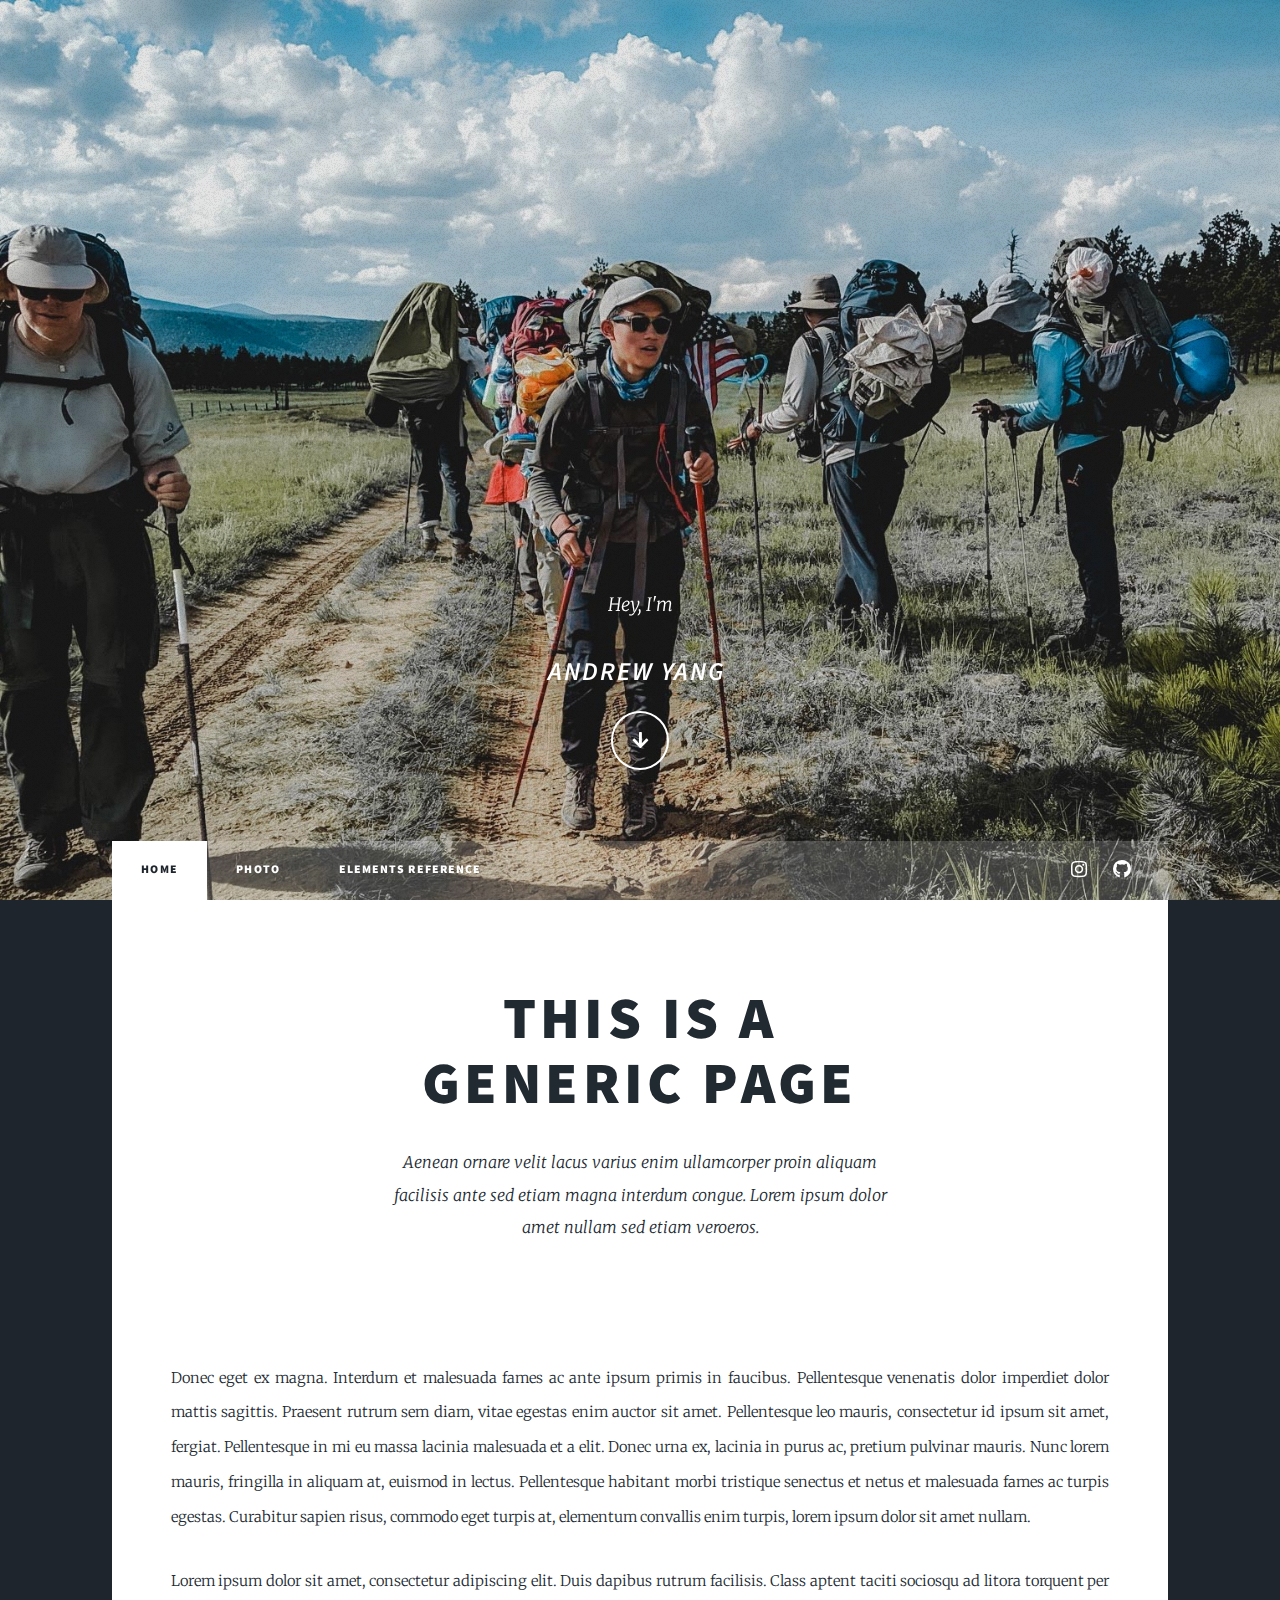
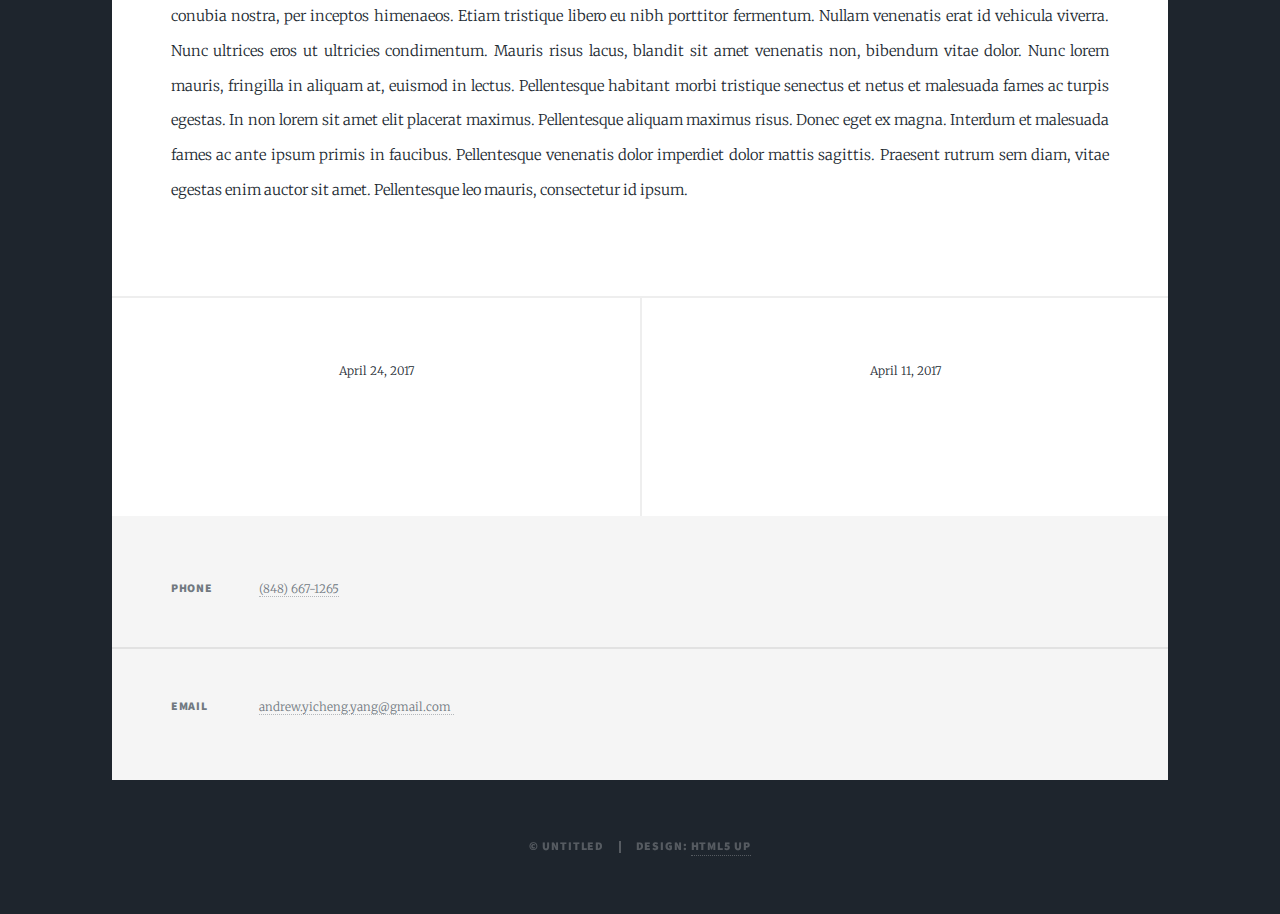
==== commit f56cf8eb: "3rd commit" ====
--- a/index.html
+++ b/index.html
@@ -6,7 +6,7 @@
 -->
 <html>
 	<head>
-		<title>Massively by HTML5 UP</title>
+		<title>Hey, I'm Andrew - Andrew Yang</title>
 		<meta charset="utf-8" />
 		<meta name="viewport" content="width=device-width, initial-scale=1, user-scalable=no" />
 		<link rel="stylesheet" href="assets/css/main.css" />
@@ -34,14 +34,14 @@
 				<!-- Nav -->
 					<nav id="nav">
 						<ul class="links">
-							<li class="active"><a href="index.html">Who I am</a></li>
-							<li><a href="generic.html">Generic Page</a></li>
+							<li class="active"><a href="index.html">hOME</a></li>
+							<li><a href="generic.html">pHOTO</a></li>
 							<li><a href="elements.html">Elements Reference</a></li>
 						</ul>
 						<ul class="icons">
 							<!--<li><a href="#" class="icon brands fa-twitter"><span class="label">Twitter</span></a></li>
 							<li><a href="#" class="icon brands fa-facebook-f"><span class="label">Facebook</span></a></li>-->
-							<li><a href="https://www.instagram.com/democracide/" class="icon brands fa-instagram"><span class="label">Instagram</span></a></li>
+						  <li><a href="https://www.instagram.com/democracide/" class="icon brands fa-instagram"><span class="label">Instagram</span></a></li>
 							<li><a href="#" class="icon brands fa-github"><span class="label">GitHub</span></a></li>
 						</ul>
 					</nav>
@@ -87,20 +87,6 @@
 </section>
 
 						<!-- Footer -->
-							<footer>
-								<div class="pagination">
-									<!--<a href="#" class="previous">Prev</a>-->
-									<a href="#" class="page active">1</a>
-									<a href="#" class="page">2</a>
-									<a href="#" class="page">3</a>
-									<span class="extra">&hellip;</span>
-									<a href="#" class="page">8</a>
-									<a href="#" class="page">9</a>
-									<a href="#" class="page">10</a>
-									<a href="#" class="next">Next</a>
-								</div>
-							</footer>
-
 					</div>
 
 				<!-- Footer -->
@@ -127,27 +113,15 @@
 							</form>
 						</section>-->
 						<section class="split contact">
-							<section class="alt">
-								<h3>Address</h3>
-								<p>Cupertino, CA 95014</p>
-							</section>
-							<section>
-								<h3>Phone</h3>
+<section>
+		  <h3>Phone</h3>
 								<p><a href="#">(848) 667-1265</a></p>
 							</section>
 							<section>
 								<h3>Email</h3>
 								<p><a href="#">andrew.yicheng.yang@gmail.com&nbsp;</a></p>
 							</section>
-							<section>
-								<h3>Social</h3>
-								<ul class="icons alt">
-									<li><a href="https://www.instagram.com/democracide/" class="icon brands alt fa-instagram"><span class="label">Instagram</span></a></li>
-									<!--<li><a href="#" class="icon brands alt fa-facebook-f"><span class="label">Facebook</span></a></li>
-									<li><a href="#" class="icon brands alt fa-github"><span class="label">GitHub</span></a></li> -->
-								</ul>
-							</section>
-						</section>
+</section>
 					</footer>
 
 				<!-- Copyright -->
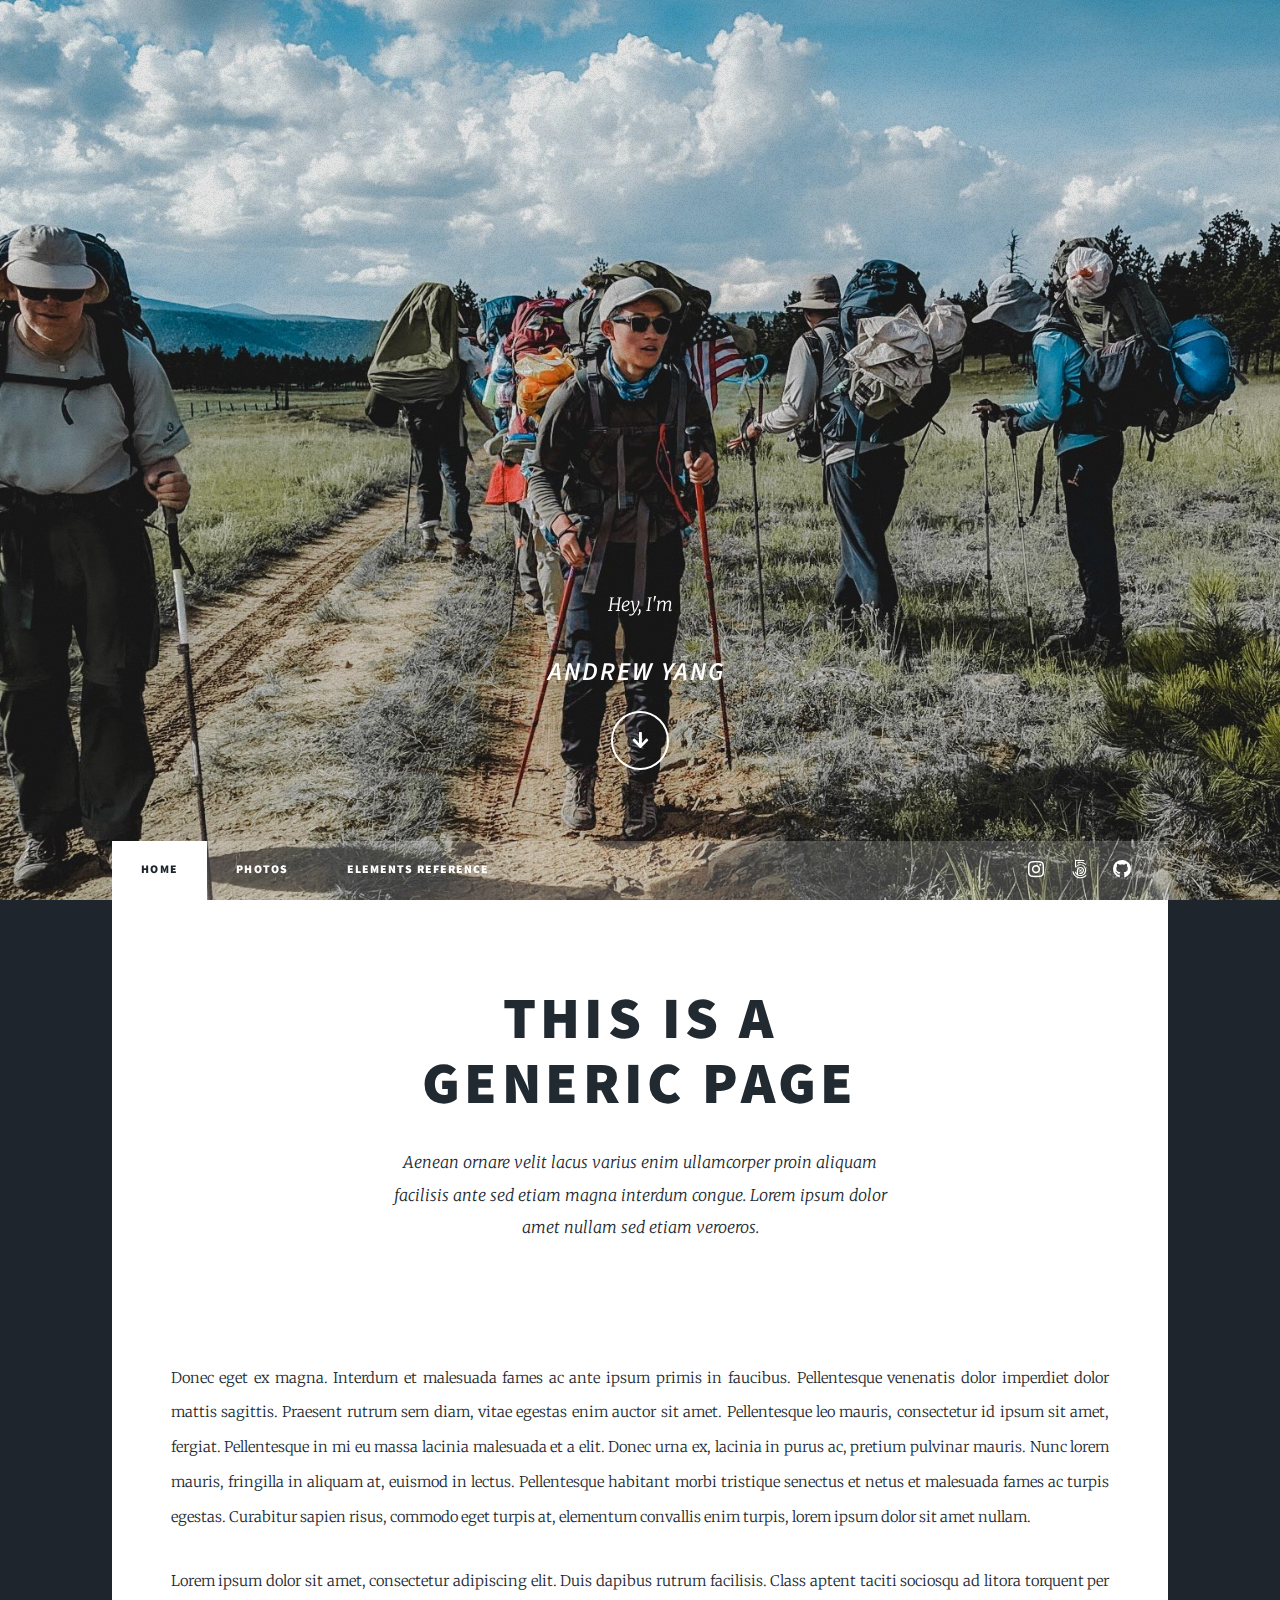
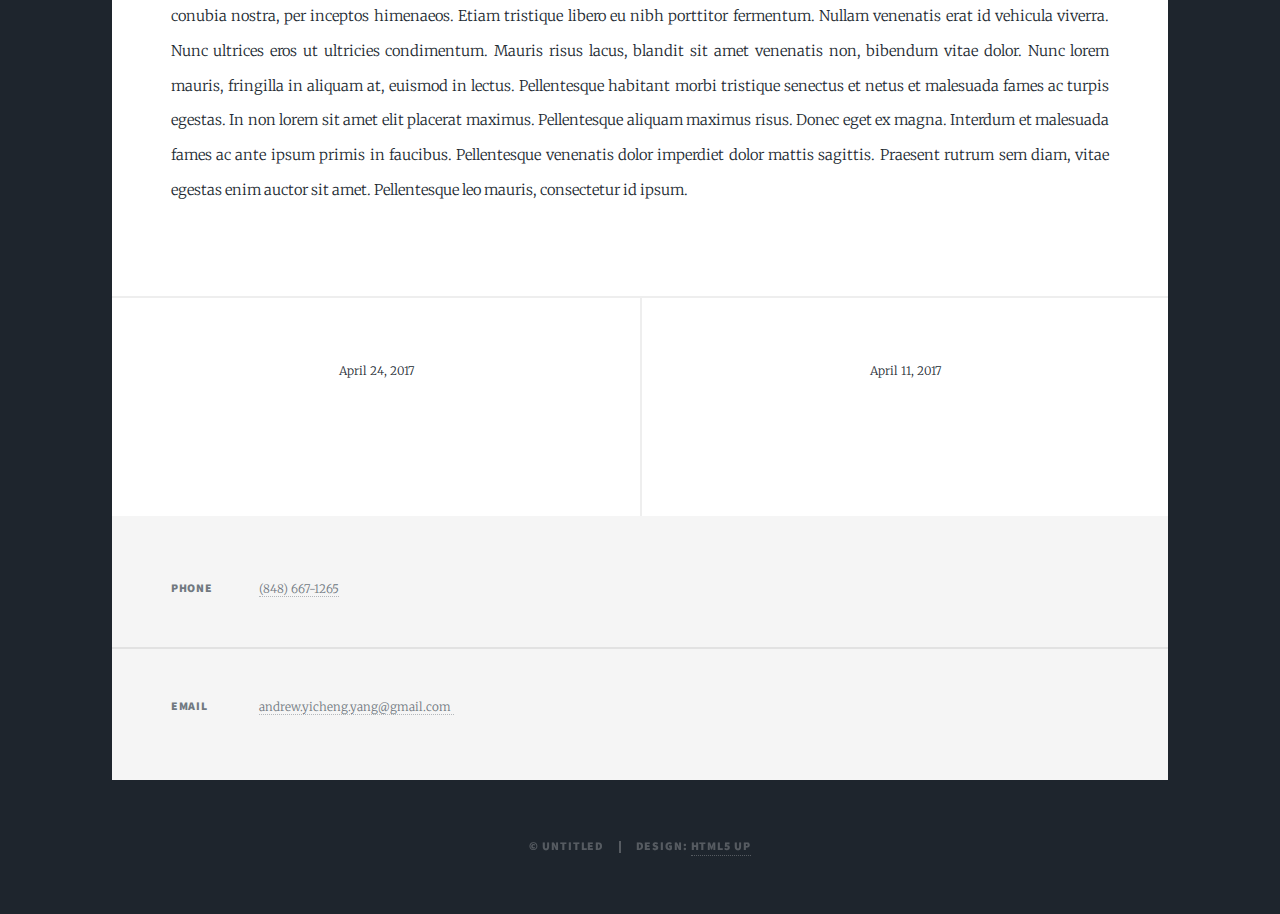
==== commit 080540de: "6th Commit" ====
--- a/index.html
+++ b/index.html
@@ -35,14 +35,15 @@
 					<nav id="nav">
 						<ul class="links">
 							<li class="active"><a href="index.html">hOME</a></li>
-							<li><a href="generic.html">pHOTO</a></li>
+							<li><a href="generic.html">pHOTOs</a></li>
 							<li><a href="elements.html">Elements Reference</a></li>
 						</ul>
 						<ul class="icons">
 							<!--<li><a href="#" class="icon brands fa-twitter"><span class="label">Twitter</span></a></li>
 							<li><a href="#" class="icon brands fa-facebook-f"><span class="label">Facebook</span></a></li>-->
 						  <li><a href="https://www.instagram.com/democracide/" class="icon brands fa-instagram"><span class="label">Instagram</span></a></li>
-							<li><a href="#" class="icon brands fa-github"><span class="label">GitHub</span></a></li>
+							<li><a href="https://500px.com/p/dancingrain" class="icon brands fa-500px"><span class="label">500px</span></a></li>
+							<li><a href="https://github.com/dancing-rain" class="icon brands fa-github"><span class="label">GitHub</span></a></li>
 						</ul>
 					</nav>
 
